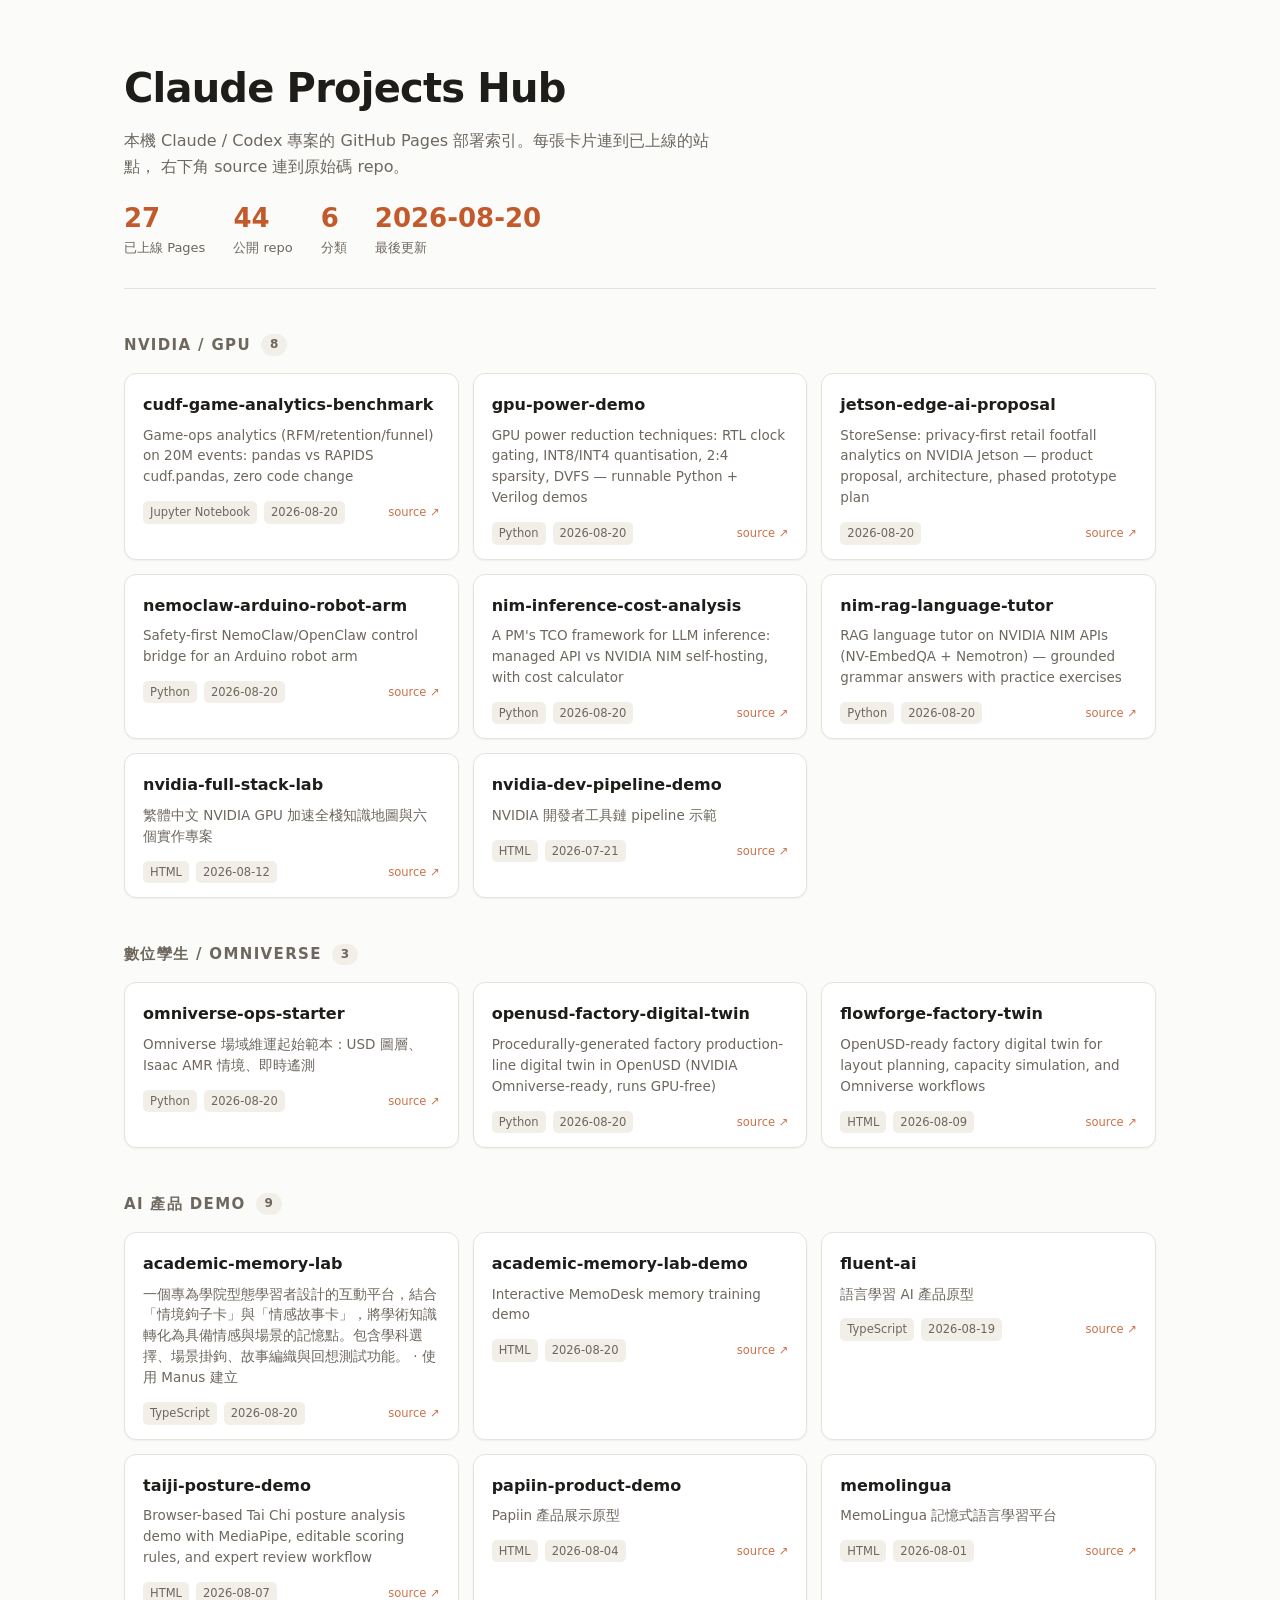
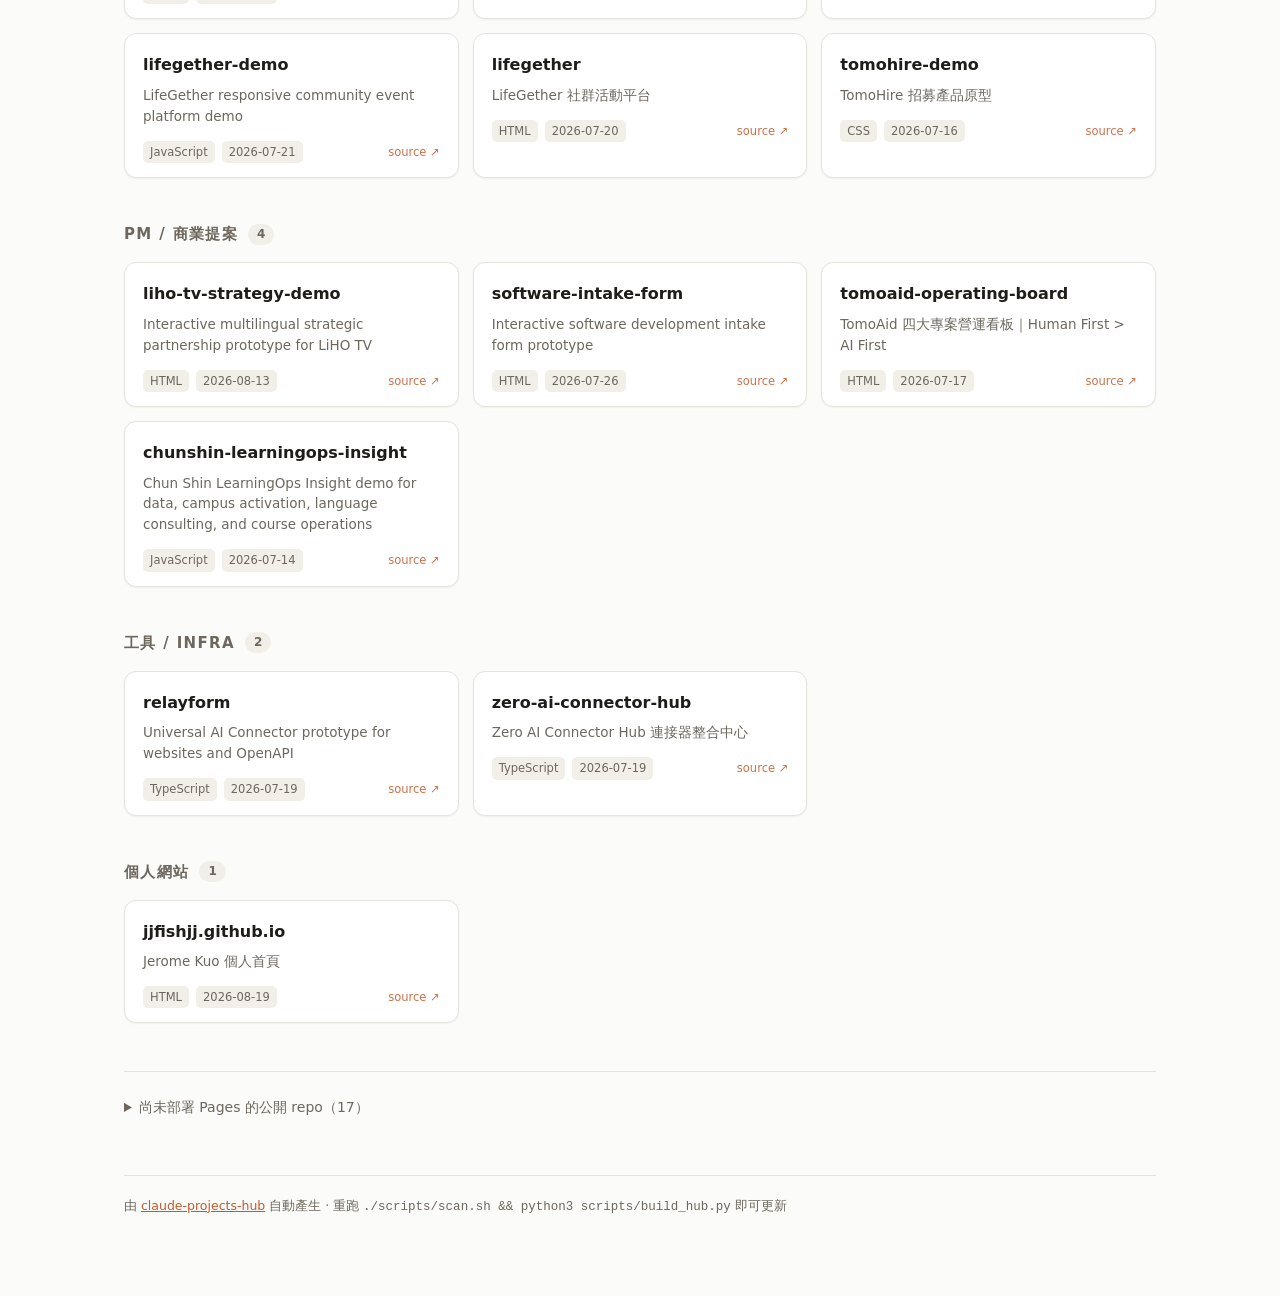
==== index.html @ 049c9c3b "feat: Claude projects GitHub Pages hub 盤點本機 Claude/Codex 專案、批次開啟 GitHub Pages，並產生集中式作品集索引頁。  Co-Auth" ====
<!doctype html>
<html lang="zh-Hant">
<head>
<meta charset="utf-8">
<meta name="viewport" content="width=device-width,initial-scale=1">
<title>Claude Projects Hub — Jerome Kuo</title>
<meta name="description" content="本機 Claude / Codex 專案的 GitHub Pages 部署索引，共 27 個已上線站點。">
<style>
:root {
  --bg:#fbfbfa; --panel:#fff; --border:#e6e3dd; --fg:#1f1d1a; --muted:#6d675e;
  --accent:#c25a2b; --tagbg:#f2efe9; --shadow:0 1px 2px rgba(0,0,0,.05);
}
@media (prefers-color-scheme:dark) {
  :root:not([data-theme=light]) {
    --bg:#16150f; --panel:#1e1d17; --border:#332f26; --fg:#eeebe4; --muted:#9c9486;
    --accent:#e4834f; --tagbg:#27251d; --shadow:none;
  }
}
*{box-sizing:border-box}
body {
  margin:0; background:var(--bg); color:var(--fg);
  font:16px/1.6 ui-sans-serif,-apple-system,"Noto Sans TC",system-ui,sans-serif;
  -webkit-font-smoothing:antialiased;
}
.wrap{max-width:1080px;margin:0 auto;padding:56px 24px 80px}
header{border-bottom:1px solid var(--border);padding-bottom:28px;margin-bottom:12px}
h1{font-size:clamp(28px,4vw,40px);margin:0 0 8px;letter-spacing:-.02em}
.sub{color:var(--muted);margin:0;max-width:60ch}
.stats{display:flex;gap:28px;margin-top:24px;flex-wrap:wrap}
.stat b{display:block;font-size:26px;line-height:1.2;color:var(--accent)}
.stat span{font-size:13px;color:var(--muted)}
section{margin-top:44px}
h2{font-size:15px;text-transform:uppercase;letter-spacing:.09em;color:var(--muted);
   margin:0 0 16px;display:flex;align-items:center;gap:10px;font-weight:600}
.count{background:var(--tagbg);color:var(--muted);border-radius:99px;
  padding:1px 9px;font-size:12px;letter-spacing:0}
.grid{display:grid;gap:14px;grid-template-columns:repeat(auto-fill,minmax(288px,1fr))}
.card{display:block;background:var(--panel);border:1px solid var(--border);border-radius:12px;
  padding:18px 18px 14px;text-decoration:none;color:inherit;box-shadow:var(--shadow);
  transition:border-color .15s,transform .15s}
.card:hover{border-color:var(--accent);transform:translateY(-2px)}
.card h3{margin:0 0 7px;font-size:16px;font-weight:600;word-break:break-word}
.card p{margin:0 0 14px;font-size:13.5px;color:var(--muted);line-height:1.55}
.meta{display:flex;gap:7px;align-items:center;flex-wrap:wrap}
.tag{background:var(--tagbg);color:var(--muted);border-radius:5px;padding:2px 7px;font-size:11.5px}
.repo{margin-left:auto;font-size:11.5px;color:var(--accent);opacity:.85}
details{margin-top:48px;border-top:1px solid var(--border);padding-top:24px}
summary{cursor:pointer;color:var(--muted);font-size:14px}
details ul{list-style:none;padding:0;margin:16px 0 0;
  display:grid;gap:8px;grid-template-columns:repeat(auto-fill,minmax(300px,1fr))}
details li{font-size:13px;display:flex;flex-direction:column;gap:2px}
details li a{color:var(--fg);text-decoration:none;border-bottom:1px solid var(--border)}
details li a:hover{color:var(--accent)}
details li span{color:var(--muted);font-size:12px}
footer{margin-top:56px;padding-top:20px;border-top:1px solid var(--border);
  color:var(--muted);font-size:12.5px}
footer a{color:var(--accent)}
</style>
</head>
<body>
<div class="wrap">
  <header>
    <h1>Claude Projects Hub</h1>
    <p class="sub">本機 Claude / Codex 專案的 GitHub Pages 部署索引。每張卡片連到已上線的站點，
       右下角 source 連到原始碼 repo。</p>
    <div class="stats">
      <div class="stat"><b>27</b><span>已上線 Pages</span></div>
      <div class="stat"><b>44</b><span>公開 repo</span></div>
      <div class="stat"><b>6</b><span>分類</span></div>
      <div class="stat"><b>2026-08-20</b><span>最後更新</span></div>
    </div>
  </header>

    <section>
      <h2>NVIDIA / GPU <span class="count">8</span></h2>
      <div class="grid">
      <a class="card" href="https://jjfishjj.github.io/cudf-game-analytics-benchmark/">
        <h3>cudf-game-analytics-benchmark</h3>
        <p>Game-ops analytics (RFM/retention/funnel) on 20M events: pandas vs RAPIDS cudf.pandas, zero code change</p>
        <div class="meta"><span class="tag">Jupyter Notebook</span><span class="tag date">2026-08-20</span>
          <span class="repo" data-href="https://github.com/jjfishjj/cudf-game-analytics-benchmark">source ↗</span></div>
      </a>
      <a class="card" href="https://jjfishjj.github.io/gpu-power-demo/">
        <h3>gpu-power-demo</h3>
        <p>GPU power reduction techniques: RTL clock gating, INT8/INT4 quantisation, 2:4 sparsity, DVFS — runnable Python + Verilog demos</p>
        <div class="meta"><span class="tag">Python</span><span class="tag date">2026-08-20</span>
          <span class="repo" data-href="https://github.com/jjfishjj/gpu-power-demo">source ↗</span></div>
      </a>
      <a class="card" href="https://jjfishjj.github.io/jetson-edge-ai-proposal/">
        <h3>jetson-edge-ai-proposal</h3>
        <p>StoreSense: privacy-first retail footfall analytics on NVIDIA Jetson — product proposal, architecture, phased prototype plan</p>
        <div class="meta"><span class="tag date">2026-08-20</span>
          <span class="repo" data-href="https://github.com/jjfishjj/jetson-edge-ai-proposal">source ↗</span></div>
      </a>
      <a class="card" href="https://jjfishjj.github.io/nemoclaw-arduino-robot-arm/">
        <h3>nemoclaw-arduino-robot-arm</h3>
        <p>Safety-first NemoClaw/OpenClaw control bridge for an Arduino robot arm</p>
        <div class="meta"><span class="tag">Python</span><span class="tag date">2026-08-20</span>
          <span class="repo" data-href="https://github.com/jjfishjj/nemoclaw-arduino-robot-arm">source ↗</span></div>
      </a>
      <a class="card" href="https://jjfishjj.github.io/nim-inference-cost-analysis/">
        <h3>nim-inference-cost-analysis</h3>
        <p>A PM&#x27;s TCO framework for LLM inference: managed API vs NVIDIA NIM self-hosting, with cost calculator</p>
        <div class="meta"><span class="tag">Python</span><span class="tag date">2026-08-20</span>
          <span class="repo" data-href="https://github.com/jjfishjj/nim-inference-cost-analysis">source ↗</span></div>
      </a>
      <a class="card" href="https://jjfishjj.github.io/nim-rag-language-tutor/">
        <h3>nim-rag-language-tutor</h3>
        <p>RAG language tutor on NVIDIA NIM APIs (NV-EmbedQA + Nemotron) — grounded grammar answers with practice exercises</p>
        <div class="meta"><span class="tag">Python</span><span class="tag date">2026-08-20</span>
          <span class="repo" data-href="https://github.com/jjfishjj/nim-rag-language-tutor">source ↗</span></div>
      </a>
      <a class="card" href="https://jjfishjj.github.io/nvidia-full-stack-lab/">
        <h3>nvidia-full-stack-lab</h3>
        <p>繁體中文 NVIDIA GPU 加速全棧知識地圖與六個實作專案</p>
        <div class="meta"><span class="tag">HTML</span><span class="tag date">2026-08-12</span>
          <span class="repo" data-href="https://github.com/jjfishjj/nvidia-full-stack-lab">source ↗</span></div>
      </a>
      <a class="card" href="https://jjfishjj.github.io/nvidia-dev-pipeline-demo/">
        <h3>nvidia-dev-pipeline-demo</h3>
        <p>NVIDIA 開發者工具鏈 pipeline 示範</p>
        <div class="meta"><span class="tag">HTML</span><span class="tag date">2026-07-21</span>
          <span class="repo" data-href="https://github.com/jjfishjj/nvidia-dev-pipeline-demo">source ↗</span></div>
      </a>
      </div>
    </section>
    <section>
      <h2>數位孿生 / Omniverse <span class="count">3</span></h2>
      <div class="grid">
      <a class="card" href="https://jjfishjj.github.io/omniverse-ops-starter/">
        <h3>omniverse-ops-starter</h3>
        <p>Omniverse 場域維運起始範本：USD 圖層、Isaac AMR 情境、即時遙測</p>
        <div class="meta"><span class="tag">Python</span><span class="tag date">2026-08-20</span>
          <span class="repo" data-href="https://github.com/jjfishjj/omniverse-ops-starter">source ↗</span></div>
      </a>
      <a class="card" href="https://jjfishjj.github.io/openusd-factory-digital-twin/">
        <h3>openusd-factory-digital-twin</h3>
        <p>Procedurally-generated factory production-line digital twin in OpenUSD (NVIDIA Omniverse-ready, runs GPU-free)</p>
        <div class="meta"><span class="tag">Python</span><span class="tag date">2026-08-20</span>
          <span class="repo" data-href="https://github.com/jjfishjj/openusd-factory-digital-twin">source ↗</span></div>
      </a>
      <a class="card" href="https://jjfishjj.github.io/flowforge-factory-twin/">
        <h3>flowforge-factory-twin</h3>
        <p>OpenUSD-ready factory digital twin for layout planning, capacity simulation, and Omniverse workflows</p>
        <div class="meta"><span class="tag">HTML</span><span class="tag date">2026-08-09</span>
          <span class="repo" data-href="https://github.com/jjfishjj/flowforge-factory-twin">source ↗</span></div>
      </a>
      </div>
    </section>
    <section>
      <h2>AI 產品 Demo <span class="count">9</span></h2>
      <div class="grid">
      <a class="card" href="https://jjfishjj.github.io/academic-memory-lab/">
        <h3>academic-memory-lab</h3>
        <p>一個專為學院型態學習者設計的互動平台，結合「情境鉤子卡」與「情感故事卡」，將學術知識轉化為具備情感與場景的記憶點。包含學科選擇、場景掛鉤、故事編織與回想測試功能。 · 使用 Manus 建立</p>
        <div class="meta"><span class="tag">TypeScript</span><span class="tag date">2026-08-20</span>
          <span class="repo" data-href="https://github.com/jjfishjj/academic-memory-lab">source ↗</span></div>
      </a>
      <a class="card" href="https://jjfishjj.github.io/academic-memory-lab-demo/">
        <h3>academic-memory-lab-demo</h3>
        <p>Interactive MemoDesk memory training demo</p>
        <div class="meta"><span class="tag">HTML</span><span class="tag date">2026-08-20</span>
          <span class="repo" data-href="https://github.com/jjfishjj/academic-memory-lab-demo">source ↗</span></div>
      </a>
      <a class="card" href="https://jjfishjj.github.io/fluent-ai/">
        <h3>fluent-ai</h3>
        <p>語言學習 AI 產品原型</p>
        <div class="meta"><span class="tag">TypeScript</span><span class="tag date">2026-08-19</span>
          <span class="repo" data-href="https://github.com/jjfishjj/fluent-ai">source ↗</span></div>
      </a>
      <a class="card" href="https://jjfishjj.github.io/taiji-posture-demo/">
        <h3>taiji-posture-demo</h3>
        <p>Browser-based Tai Chi posture analysis demo with MediaPipe, editable scoring rules, and expert review workflow</p>
        <div class="meta"><span class="tag">HTML</span><span class="tag date">2026-08-07</span>
          <span class="repo" data-href="https://github.com/jjfishjj/taiji-posture-demo">source ↗</span></div>
      </a>
      <a class="card" href="https://jjfishjj.github.io/papiin-product-demo/">
        <h3>papiin-product-demo</h3>
        <p>Papiin 產品展示原型</p>
        <div class="meta"><span class="tag">HTML</span><span class="tag date">2026-08-04</span>
          <span class="repo" data-href="https://github.com/jjfishjj/papiin-product-demo">source ↗</span></div>
      </a>
      <a class="card" href="https://jjfishjj.github.io/memolingua/">
        <h3>memolingua</h3>
        <p>MemoLingua 記憶式語言學習平台</p>
        <div class="meta"><span class="tag">HTML</span><span class="tag date">2026-08-01</span>
          <span class="repo" data-href="https://github.com/jjfishjj/memolingua">source ↗</span></div>
      </a>
      <a class="card" href="https://jjfishjj.github.io/lifegether-demo/">
        <h3>lifegether-demo</h3>
        <p>LifeGether responsive community event platform demo</p>
        <div class="meta"><span class="tag">JavaScript</span><span class="tag date">2026-07-21</span>
          <span class="repo" data-href="https://github.com/jjfishjj/lifegether-demo">source ↗</span></div>
      </a>
      <a class="card" href="https://jjfishjj.github.io/lifegether/">
        <h3>lifegether</h3>
        <p>LifeGether 社群活動平台</p>
        <div class="meta"><span class="tag">HTML</span><span class="tag date">2026-07-20</span>
          <span class="repo" data-href="https://github.com/jjfishjj/lifegether">source ↗</span></div>
      </a>
      <a class="card" href="https://jjfishjj.github.io/tomohire-demo/">
        <h3>tomohire-demo</h3>
        <p>TomoHire 招募產品原型</p>
        <div class="meta"><span class="tag">CSS</span><span class="tag date">2026-07-16</span>
          <span class="repo" data-href="https://github.com/jjfishjj/tomohire-demo">source ↗</span></div>
      </a>
      </div>
    </section>
    <section>
      <h2>PM / 商業提案 <span class="count">4</span></h2>
      <div class="grid">
      <a class="card" href="https://jjfishjj.github.io/liho-tv-strategy-demo/">
        <h3>liho-tv-strategy-demo</h3>
        <p>Interactive multilingual strategic partnership prototype for LiHO TV</p>
        <div class="meta"><span class="tag">HTML</span><span class="tag date">2026-08-13</span>
          <span class="repo" data-href="https://github.com/jjfishjj/liho-tv-strategy-demo">source ↗</span></div>
      </a>
      <a class="card" href="https://jjfishjj.github.io/software-intake-form/">
        <h3>software-intake-form</h3>
        <p>Interactive software development intake form prototype</p>
        <div class="meta"><span class="tag">HTML</span><span class="tag date">2026-07-26</span>
          <span class="repo" data-href="https://github.com/jjfishjj/software-intake-form">source ↗</span></div>
      </a>
      <a class="card" href="https://jjfishjj.github.io/tomoaid-operating-board/">
        <h3>tomoaid-operating-board</h3>
        <p>TomoAid 四大專案營運看板｜Human First &gt; AI First</p>
        <div class="meta"><span class="tag">HTML</span><span class="tag date">2026-07-17</span>
          <span class="repo" data-href="https://github.com/jjfishjj/tomoaid-operating-board">source ↗</span></div>
      </a>
      <a class="card" href="https://jjfishjj.github.io/chunshin-learningops-insight/">
        <h3>chunshin-learningops-insight</h3>
        <p>Chun Shin LearningOps Insight demo for data, campus activation, language consulting, and course operations</p>
        <div class="meta"><span class="tag">JavaScript</span><span class="tag date">2026-07-14</span>
          <span class="repo" data-href="https://github.com/jjfishjj/chunshin-learningops-insight">source ↗</span></div>
      </a>
      </div>
    </section>
    <section>
      <h2>工具 / Infra <span class="count">2</span></h2>
      <div class="grid">
      <a class="card" href="https://jjfishjj.github.io/relayform/">
        <h3>relayform</h3>
        <p>Universal AI Connector prototype for websites and OpenAPI</p>
        <div class="meta"><span class="tag">TypeScript</span><span class="tag date">2026-07-19</span>
          <span class="repo" data-href="https://github.com/jjfishjj/relayform">source ↗</span></div>
      </a>
      <a class="card" href="https://jjfishjj.github.io/zero-ai-connector-hub/">
        <h3>zero-ai-connector-hub</h3>
        <p>Zero AI Connector Hub 連接器整合中心</p>
        <div class="meta"><span class="tag">TypeScript</span><span class="tag date">2026-07-19</span>
          <span class="repo" data-href="https://github.com/jjfishjj/zero-ai-connector-hub">source ↗</span></div>
      </a>
      </div>
    </section>
    <section>
      <h2>個人網站 <span class="count">1</span></h2>
      <div class="grid">
      <a class="card" href="https://jjfishjj.github.io/">
        <h3>jjfishjj.github.io</h3>
        <p>Jerome Kuo 個人首頁</p>
        <div class="meta"><span class="tag">HTML</span><span class="tag date">2026-08-19</span>
          <span class="repo" data-href="https://github.com/jjfishjj/jjfishjj.github.io">source ↗</span></div>
      </a>
      </div>
    </section>

  <details>
    <summary>尚未部署 Pages 的公開 repo（17）</summary>
    <ul>
        <li><a href="https://github.com/jjfishjj/0624ML-ximen">0624ML-ximen</a><span>—</span></li>
        <li><a href="https://github.com/jjfishjj/ai-media-studio">ai-media-studio</a><span>—</span></li>
        <li><a href="https://github.com/jjfishjj/avmapping">avmapping</a><span>avmapping</span></li>
        <li><a href="https://github.com/jjfishjj/campus-connect">campus-connect</a><span>—</span></li>
        <li><a href="https://github.com/jjfishjj/campus-life-sim">campus-life-sim</a><span>—</span></li>
        <li><a href="https://github.com/jjfishjj/code">code</a><span>—</span></li>
        <li><a href="https://github.com/jjfishjj/daily-growth-journal">daily-growth-journal</a><span>—</span></li>
        <li><a href="https://github.com/jjfishjj/Flutter">Flutter</a><span>practice</span></li>
        <li><a href="https://github.com/jjfishjj/gpt-ai-assistant">gpt-ai-assistant</a><span>OpenAI + LINE + Vercel = GPT AI Assistant</span></li>
        <li><a href="https://github.com/jjfishjj/ic-power-efficiency">ic-power-efficiency</a><span>研究 IC 晶片節能技術：Clock Gating、Power Gating、DVFS 與 AI 功耗預測</span></li>
        <li><a href="https://github.com/jjfishjj/isaac-smartsort">isaac-smartsort</a><span>—</span></li>
        <li><a href="https://github.com/jjfishjj/jerome.github.io">jerome.github.io</a><span>—</span></li>
        <li><a href="https://github.com/jjfishjj/jeromekuo">jeromekuo</a><span>—</span></li>
        <li><a href="https://github.com/jjfishjj/nvidia-computex2026-optimizer">nvidia-computex2026-optimizer</a><span>Optimization toolkit for NVIDIA Vera Rubin, Nemotron 3 Ultra 550B &amp; Alpamayo 2 Super - Com</span></li>
        <li><a href="https://github.com/jjfishjj/reactclass2">reactclass2</a><span>—</span></li>
        <li><a href="https://github.com/jjfishjj/taichi-flow-coach">taichi-flow-coach</a><span>—</span></li>
        <li><a href="https://github.com/jjfishjj/Zero">Zero</a><span>—</span></li>
    </ul>
  </details>

  <footer>
    由 <a href="https://github.com/jjfishjj/claude-projects-hub">claude-projects-hub</a> 自動產生 ·
    重跑 <code>./scripts/scan.sh &amp;&amp; python3 scripts/build_hub.py</code> 即可更新
  </footer>
</div>
<script>
// 卡片內的 source 連結：獨立導向 repo，不觸發外層卡片連結
document.querySelectorAll('.repo').forEach(function (el) {
  el.addEventListener('click', function (ev) {
    ev.preventDefault(); ev.stopPropagation();
    window.location.href = el.dataset.href;
  });
});
</script>
</body>
</html>
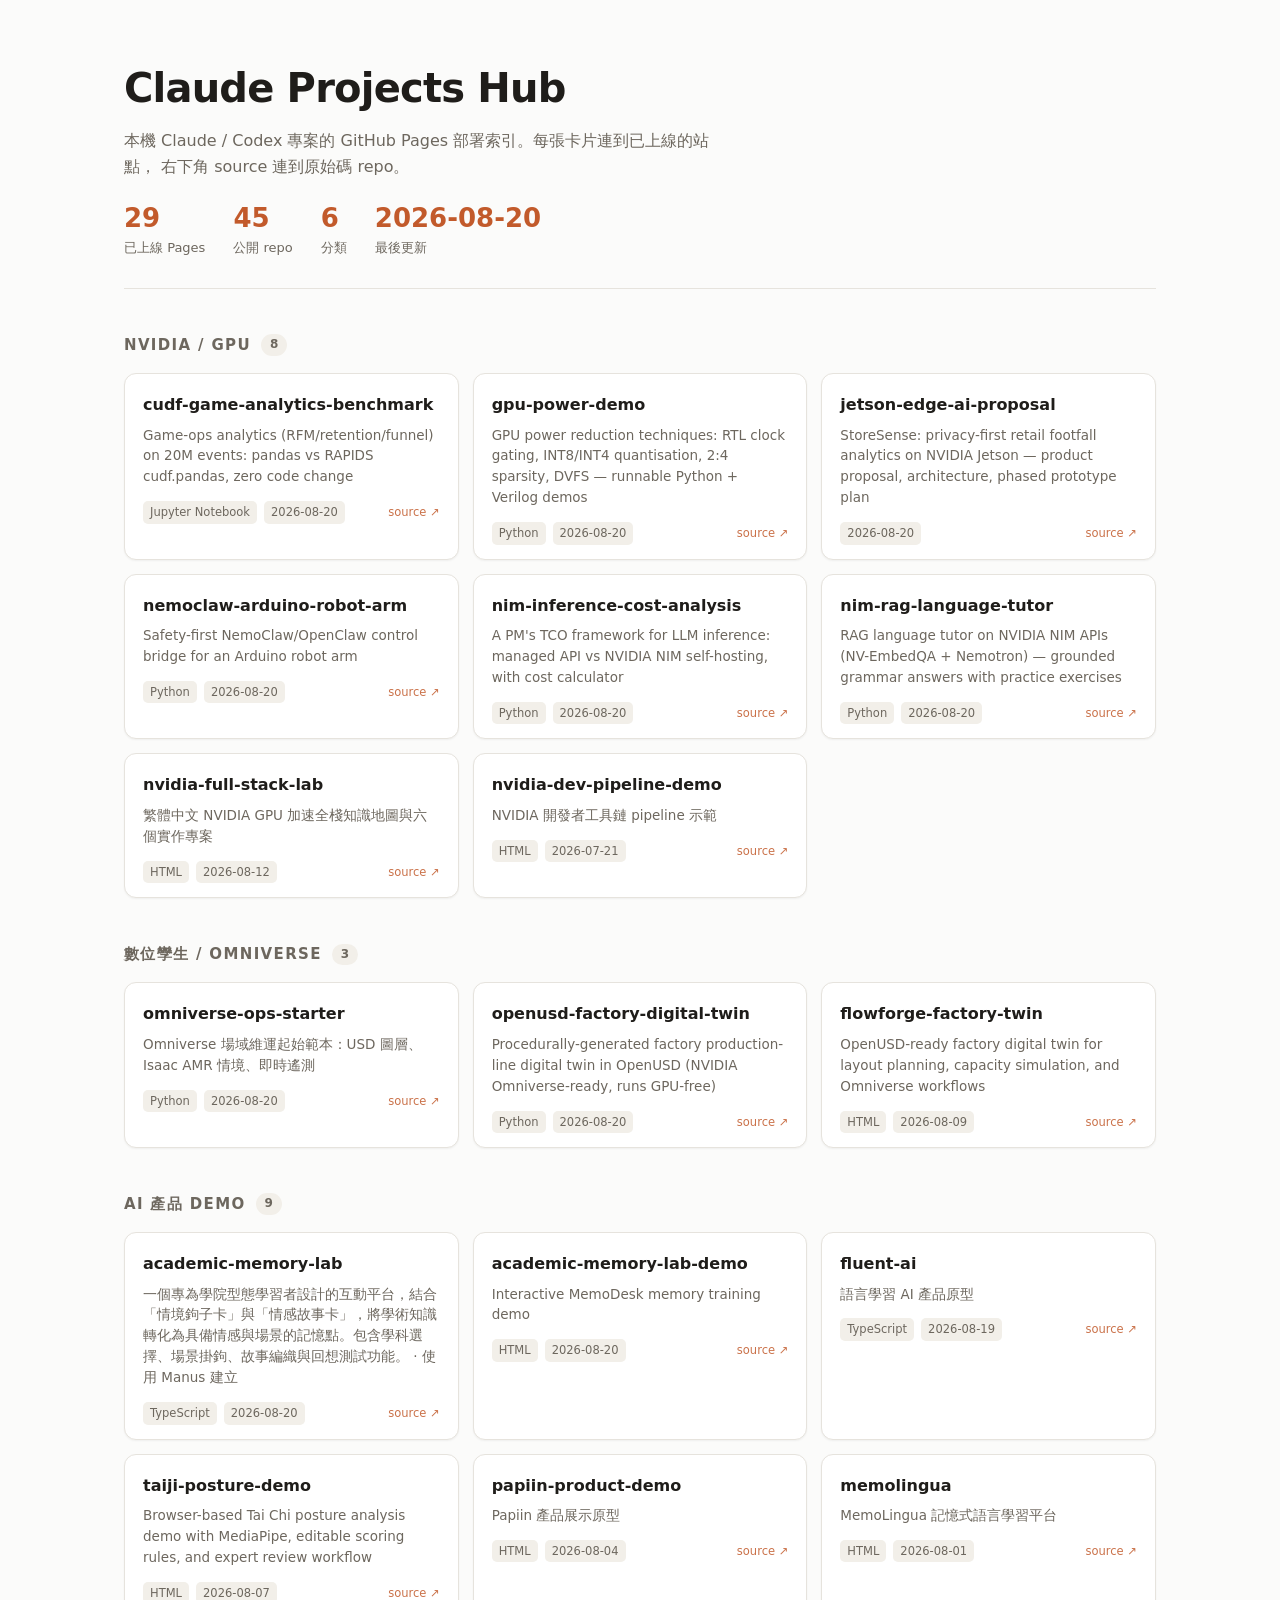
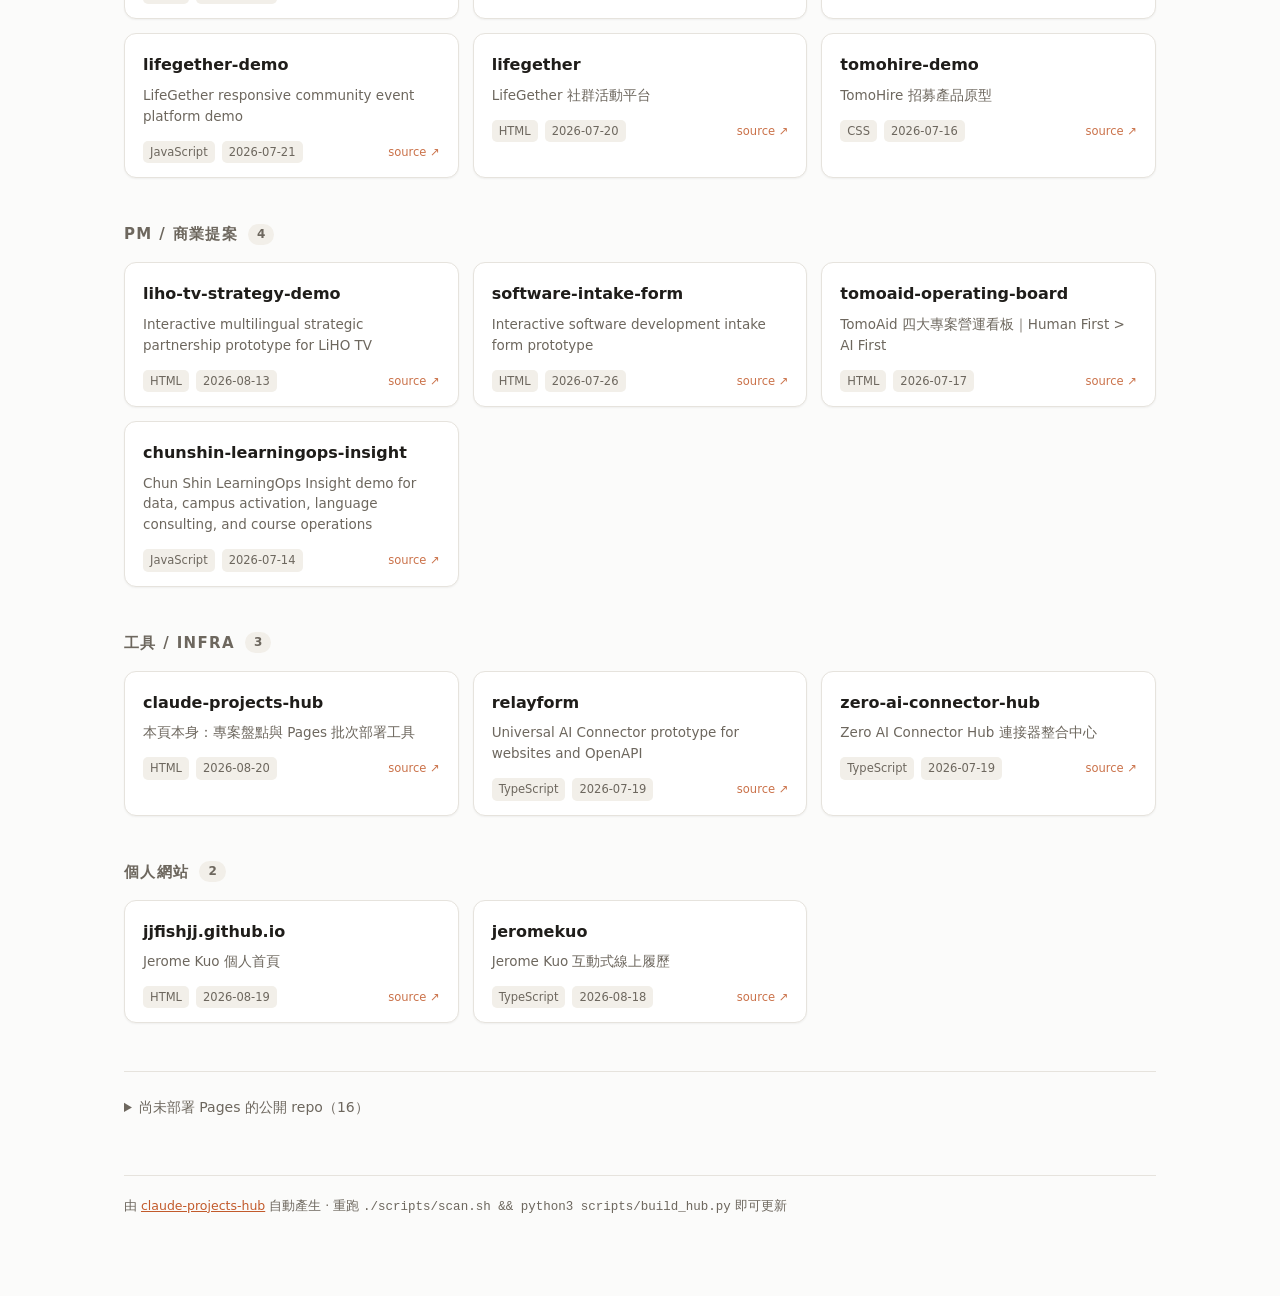
==== commit 23c0a901: "chore: refresh inventory — 29 sites live (jeromekuo + hub added) Co-Authored-By: Claude Opus 5 <nore" ====
--- a/index.html
+++ b/index.html
@@ -4,7 +4,7 @@
 <meta charset="utf-8">
 <meta name="viewport" content="width=device-width,initial-scale=1">
 <title>Claude Projects Hub — Jerome Kuo</title>
-<meta name="description" content="本機 Claude / Codex 專案的 GitHub Pages 部署索引，共 27 個已上線站點。">
+<meta name="description" content="本機 Claude / Codex 專案的 GitHub Pages 部署索引，共 29 個已上線站點。">
 <style>
 :root {
   --bg:#fbfbfa; --panel:#fff; --border:#e6e3dd; --fg:#1f1d1a; --muted:#6d675e;
@@ -64,8 +64,8 @@
     <p class="sub">本機 Claude / Codex 專案的 GitHub Pages 部署索引。每張卡片連到已上線的站點，
        右下角 source 連到原始碼 repo。</p>
     <div class="stats">
-      <div class="stat"><b>27</b><span>已上線 Pages</span></div>
-      <div class="stat"><b>44</b><span>公開 repo</span></div>
+      <div class="stat"><b>29</b><span>已上線 Pages</span></div>
+      <div class="stat"><b>45</b><span>公開 repo</span></div>
       <div class="stat"><b>6</b><span>分類</span></div>
       <div class="stat"><b>2026-08-20</b><span>最後更新</span></div>
     </div>
@@ -236,8 +236,14 @@
       </div>
     </section>
     <section>
-      <h2>工具 / Infra <span class="count">2</span></h2>
-      <div class="grid">
+      <h2>工具 / Infra <span class="count">3</span></h2>
+      <div class="grid">
+      <a class="card" href="https://jjfishjj.github.io/claude-projects-hub/">
+        <h3>claude-projects-hub</h3>
+        <p>本頁本身：專案盤點與 Pages 批次部署工具</p>
+        <div class="meta"><span class="tag">HTML</span><span class="tag date">2026-08-20</span>
+          <span class="repo" data-href="https://github.com/jjfishjj/claude-projects-hub">source ↗</span></div>
+      </a>
       <a class="card" href="https://jjfishjj.github.io/relayform/">
         <h3>relayform</h3>
         <p>Universal AI Connector prototype for websites and OpenAPI</p>
@@ -253,7 +259,7 @@
       </div>
     </section>
     <section>
-      <h2>個人網站 <span class="count">1</span></h2>
+      <h2>個人網站 <span class="count">2</span></h2>
       <div class="grid">
       <a class="card" href="https://jjfishjj.github.io/">
         <h3>jjfishjj.github.io</h3>
@@ -261,11 +267,17 @@
         <div class="meta"><span class="tag">HTML</span><span class="tag date">2026-08-19</span>
           <span class="repo" data-href="https://github.com/jjfishjj/jjfishjj.github.io">source ↗</span></div>
       </a>
+      <a class="card" href="https://jjfishjj.github.io/jeromekuo/">
+        <h3>jeromekuo</h3>
+        <p>Jerome Kuo 互動式線上履歷</p>
+        <div class="meta"><span class="tag">TypeScript</span><span class="tag date">2026-08-18</span>
+          <span class="repo" data-href="https://github.com/jjfishjj/jeromekuo">source ↗</span></div>
+      </a>
       </div>
     </section>
 
   <details>
-    <summary>尚未部署 Pages 的公開 repo（17）</summary>
+    <summary>尚未部署 Pages 的公開 repo（16）</summary>
     <ul>
         <li><a href="https://github.com/jjfishjj/0624ML-ximen">0624ML-ximen</a><span>—</span></li>
         <li><a href="https://github.com/jjfishjj/ai-media-studio">ai-media-studio</a><span>—</span></li>
@@ -279,7 +291,6 @@
         <li><a href="https://github.com/jjfishjj/ic-power-efficiency">ic-power-efficiency</a><span>研究 IC 晶片節能技術：Clock Gating、Power Gating、DVFS 與 AI 功耗預測</span></li>
         <li><a href="https://github.com/jjfishjj/isaac-smartsort">isaac-smartsort</a><span>—</span></li>
         <li><a href="https://github.com/jjfishjj/jerome.github.io">jerome.github.io</a><span>—</span></li>
-        <li><a href="https://github.com/jjfishjj/jeromekuo">jeromekuo</a><span>—</span></li>
         <li><a href="https://github.com/jjfishjj/nvidia-computex2026-optimizer">nvidia-computex2026-optimizer</a><span>Optimization toolkit for NVIDIA Vera Rubin, Nemotron 3 Ultra 550B &amp; Alpamayo 2 Super - Com</span></li>
         <li><a href="https://github.com/jjfishjj/reactclass2">reactclass2</a><span>—</span></li>
         <li><a href="https://github.com/jjfishjj/taichi-flow-coach">taichi-flow-coach</a><span>—</span></li>
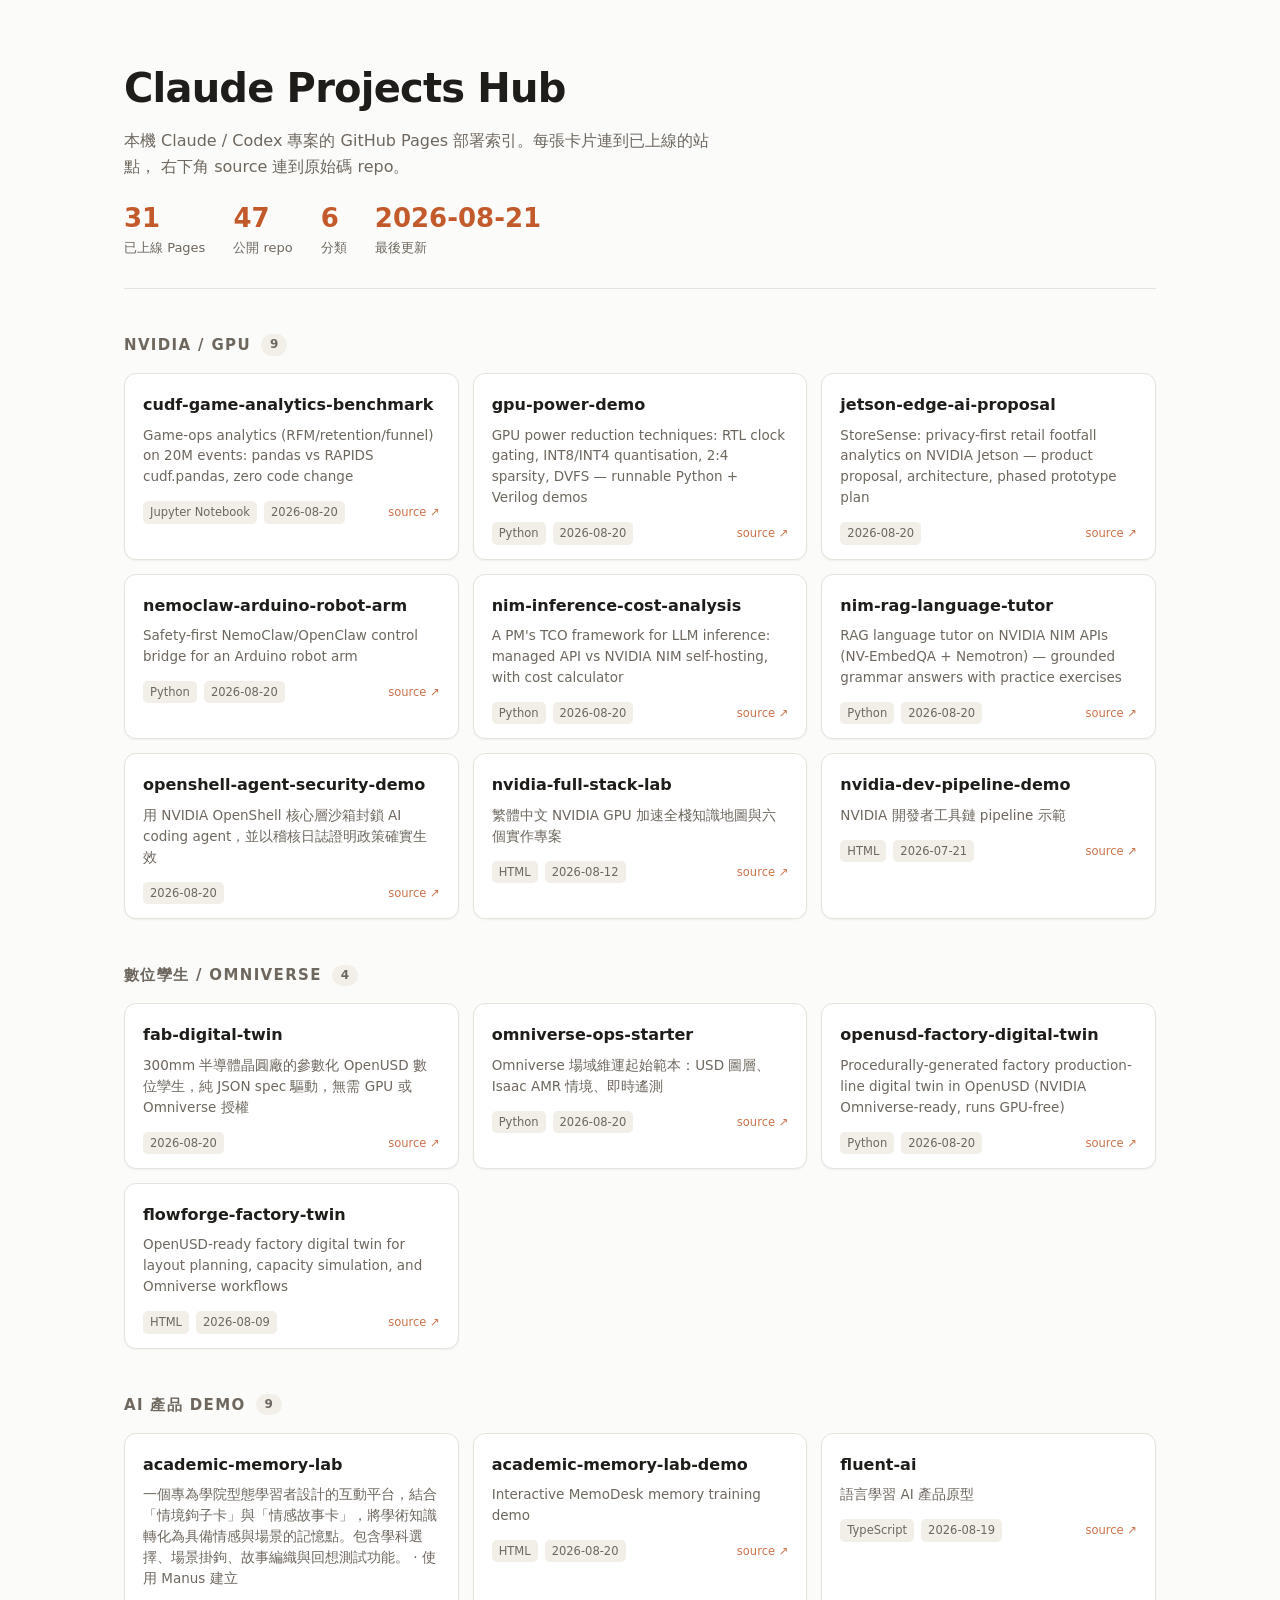
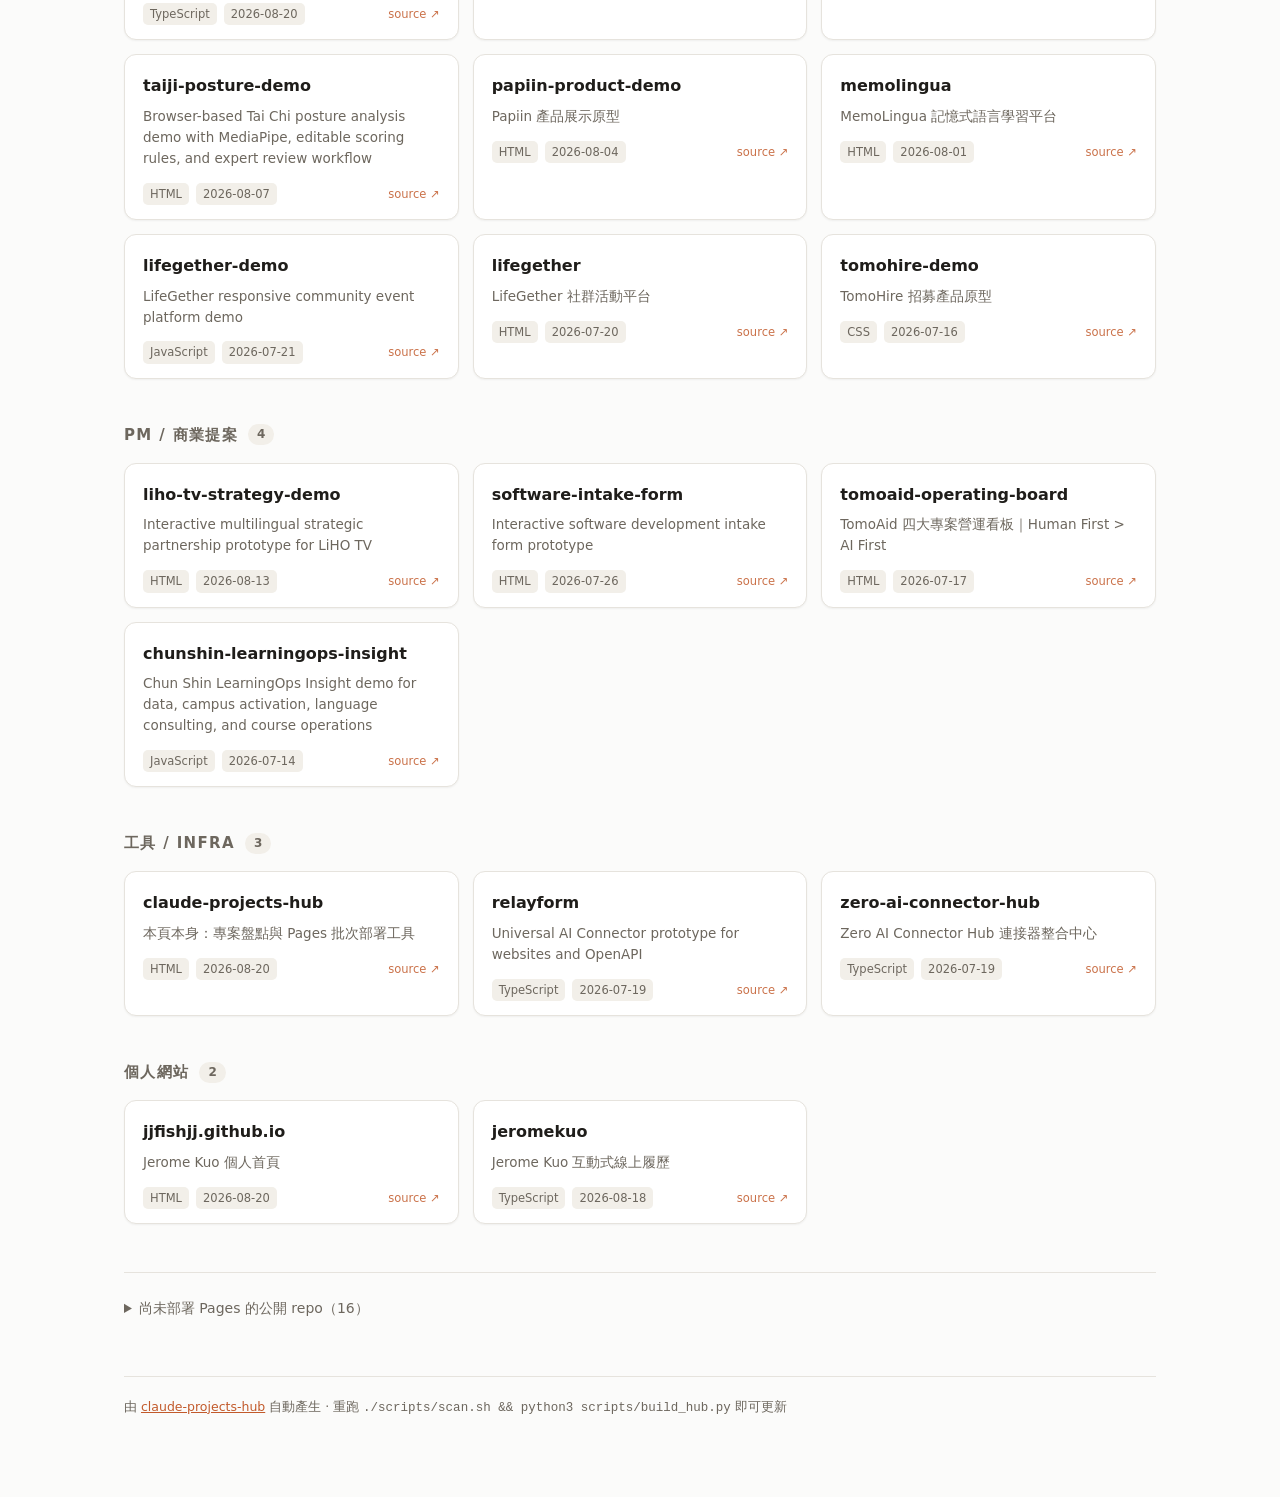
==== commit 0ea70c91: "chore: add fab-digital-twin and openshell-agent-security-demo Co-Authored-By: Claude Opus 5 <noreply" ====
--- a/index.html
+++ b/index.html
@@ -4,7 +4,7 @@
 <meta charset="utf-8">
 <meta name="viewport" content="width=device-width,initial-scale=1">
 <title>Claude Projects Hub — Jerome Kuo</title>
-<meta name="description" content="本機 Claude / Codex 專案的 GitHub Pages 部署索引，共 29 個已上線站點。">
+<meta name="description" content="本機 Claude / Codex 專案的 GitHub Pages 部署索引，共 31 個已上線站點。">
 <style>
 :root {
   --bg:#fbfbfa; --panel:#fff; --border:#e6e3dd; --fg:#1f1d1a; --muted:#6d675e;
@@ -64,15 +64,15 @@
     <p class="sub">本機 Claude / Codex 專案的 GitHub Pages 部署索引。每張卡片連到已上線的站點，
        右下角 source 連到原始碼 repo。</p>
     <div class="stats">
-      <div class="stat"><b>29</b><span>已上線 Pages</span></div>
-      <div class="stat"><b>45</b><span>公開 repo</span></div>
+      <div class="stat"><b>31</b><span>已上線 Pages</span></div>
+      <div class="stat"><b>47</b><span>公開 repo</span></div>
       <div class="stat"><b>6</b><span>分類</span></div>
-      <div class="stat"><b>2026-08-20</b><span>最後更新</span></div>
+      <div class="stat"><b>2026-08-21</b><span>最後更新</span></div>
     </div>
   </header>
 
     <section>
-      <h2>NVIDIA / GPU <span class="count">8</span></h2>
+      <h2>NVIDIA / GPU <span class="count">9</span></h2>
       <div class="grid">
       <a class="card" href="https://jjfishjj.github.io/cudf-game-analytics-benchmark/">
         <h3>cudf-game-analytics-benchmark</h3>
@@ -110,6 +110,12 @@
         <div class="meta"><span class="tag">Python</span><span class="tag date">2026-08-20</span>
           <span class="repo" data-href="https://github.com/jjfishjj/nim-rag-language-tutor">source ↗</span></div>
       </a>
+      <a class="card" href="https://jjfishjj.github.io/openshell-agent-security-demo/">
+        <h3>openshell-agent-security-demo</h3>
+        <p>用 NVIDIA OpenShell 核心層沙箱封鎖 AI coding agent，並以稽核日誌證明政策確實生效</p>
+        <div class="meta"><span class="tag date">2026-08-20</span>
+          <span class="repo" data-href="https://github.com/jjfishjj/openshell-agent-security-demo">source ↗</span></div>
+      </a>
       <a class="card" href="https://jjfishjj.github.io/nvidia-full-stack-lab/">
         <h3>nvidia-full-stack-lab</h3>
         <p>繁體中文 NVIDIA GPU 加速全棧知識地圖與六個實作專案</p>
@@ -125,8 +131,14 @@
       </div>
     </section>
     <section>
-      <h2>數位孿生 / Omniverse <span class="count">3</span></h2>
-      <div class="grid">
+      <h2>數位孿生 / Omniverse <span class="count">4</span></h2>
+      <div class="grid">
+      <a class="card" href="https://jjfishjj.github.io/fab-digital-twin/">
+        <h3>fab-digital-twin</h3>
+        <p>300mm 半導體晶圓廠的參數化 OpenUSD 數位孿生，純 JSON spec 驅動，無需 GPU 或 Omniverse 授權</p>
+        <div class="meta"><span class="tag date">2026-08-20</span>
+          <span class="repo" data-href="https://github.com/jjfishjj/fab-digital-twin">source ↗</span></div>
+      </a>
       <a class="card" href="https://jjfishjj.github.io/omniverse-ops-starter/">
         <h3>omniverse-ops-starter</h3>
         <p>Omniverse 場域維運起始範本：USD 圖層、Isaac AMR 情境、即時遙測</p>
@@ -264,7 +276,7 @@
       <a class="card" href="https://jjfishjj.github.io/">
         <h3>jjfishjj.github.io</h3>
         <p>Jerome Kuo 個人首頁</p>
-        <div class="meta"><span class="tag">HTML</span><span class="tag date">2026-08-19</span>
+        <div class="meta"><span class="tag">HTML</span><span class="tag date">2026-08-20</span>
           <span class="repo" data-href="https://github.com/jjfishjj/jjfishjj.github.io">source ↗</span></div>
       </a>
       <a class="card" href="https://jjfishjj.github.io/jeromekuo/">
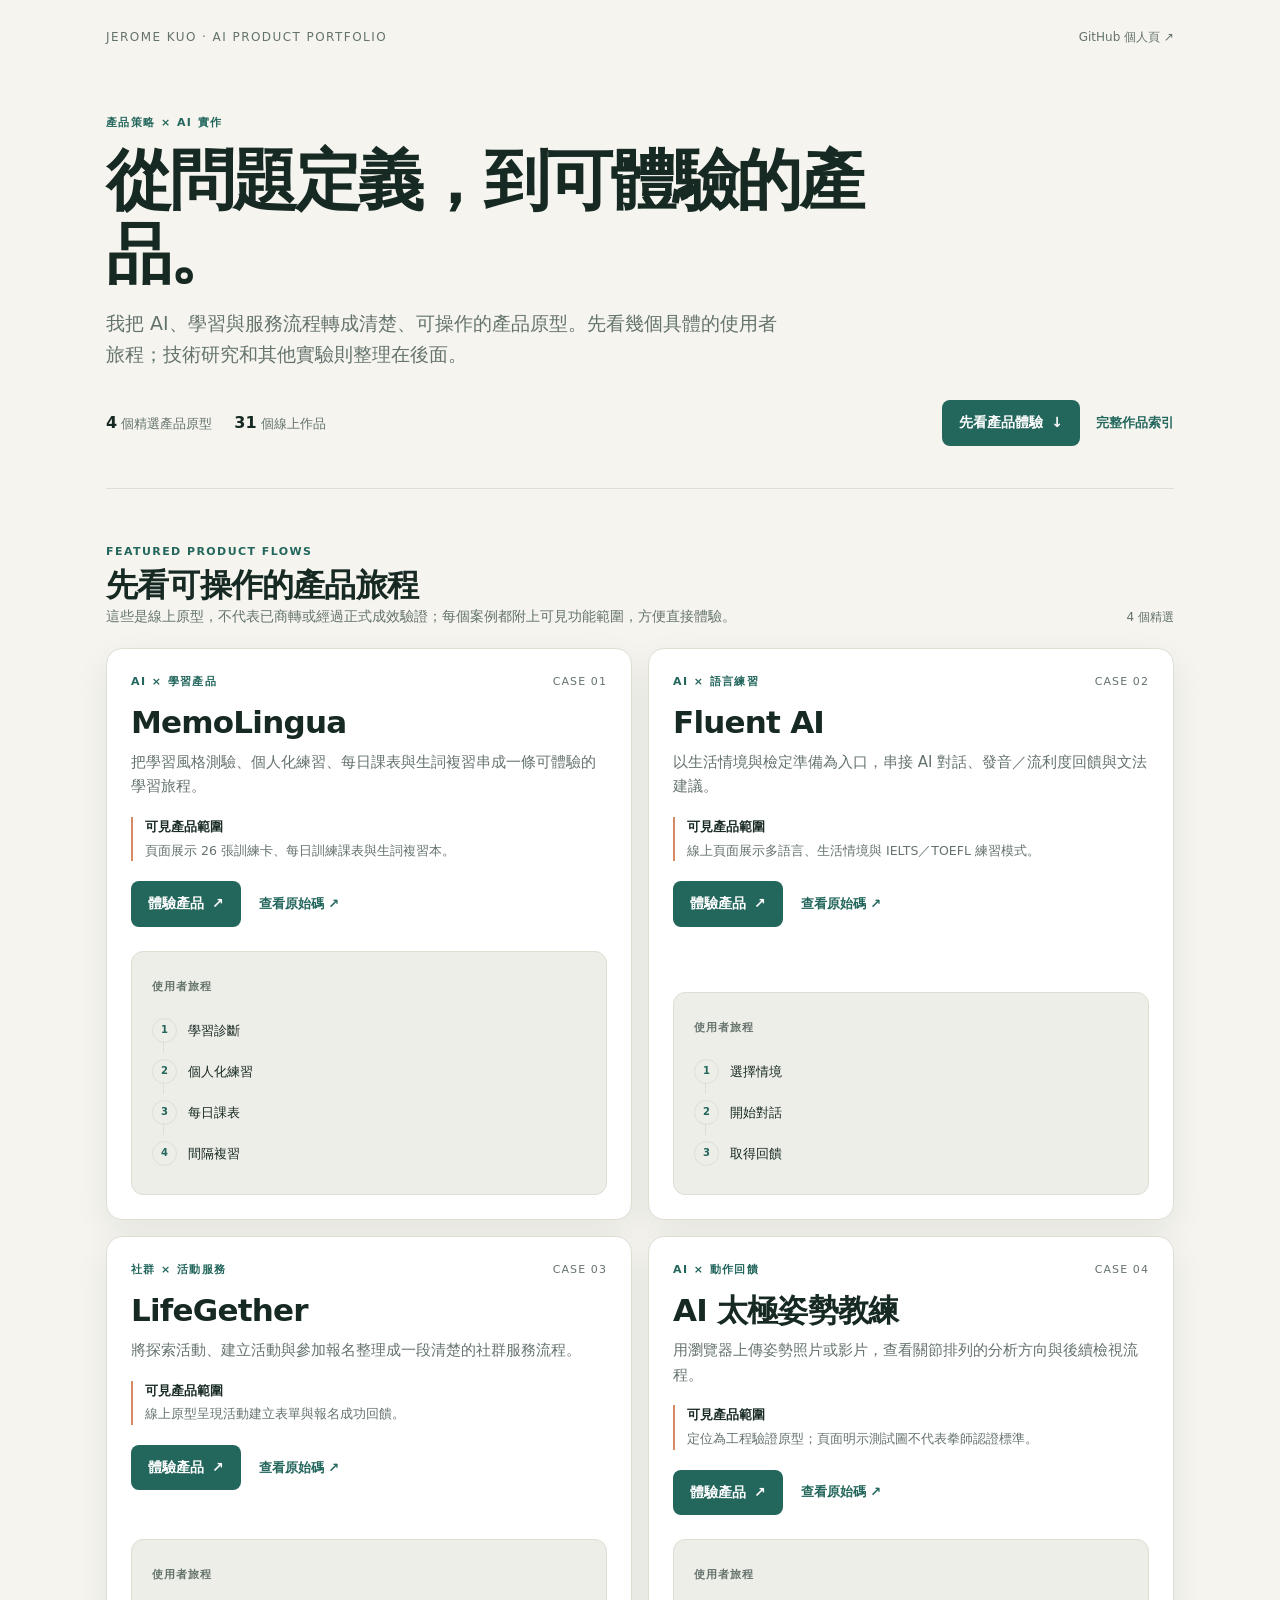
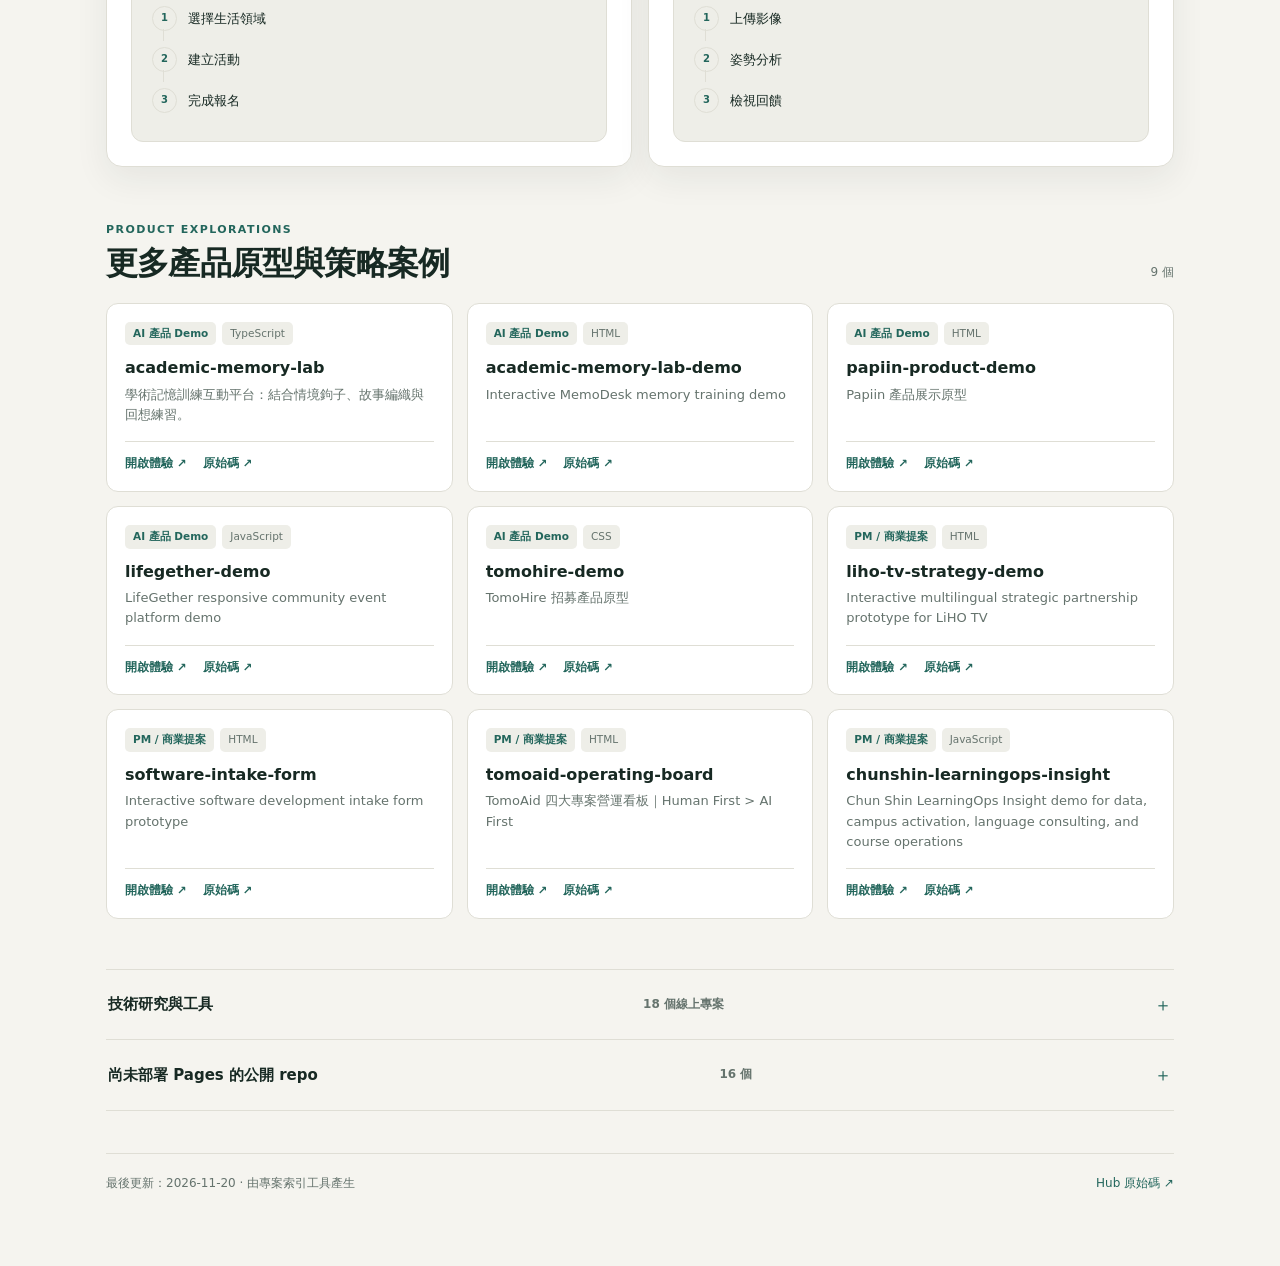
==== commit f2573b59: "feat: focus hub on product portfolio" ====
--- a/index.html
+++ b/index.html
@@ -3,326 +3,493 @@
 <head>
 <meta charset="utf-8">
 <meta name="viewport" content="width=device-width,initial-scale=1">
-<title>Claude Projects Hub — Jerome Kuo</title>
-<meta name="description" content="本機 Claude / Codex 專案的 GitHub Pages 部署索引，共 31 個已上線站點。">
+<title>AI 產品作品集｜Jerome Kuo</title>
+<meta name="description" content="Jerome Kuo 的 AI 產品作品集：以可體驗原型展示學習、語言與社群服務的產品流程，並收錄技術研究與專案。">
+<meta property="og:title" content="AI 產品作品集｜Jerome Kuo">
+<meta property="og:description" content="從問題定義到可體驗原型：先看精選產品案例，再探索技術研究與完整專案庫。">
+<meta name="theme-color" content="#f5f4ef">
 <style>
 :root {
-  --bg:#fbfbfa; --panel:#fff; --border:#e6e3dd; --fg:#1f1d1a; --muted:#6d675e;
-  --accent:#c25a2b; --tagbg:#f2efe9; --shadow:0 1px 2px rgba(0,0,0,.05);
+  color-scheme: light dark;
+  --bg:#f5f4ef; --panel:#fff; --panel-soft:#eeeee8; --line:#dfded5;
+  --ink:#172923; --muted:#65736d; --accent:#23665c; --accent-hover:#164c43;
+  --warm:#d58b61; --shadow:0 12px 34px rgba(24,43,36,.07);
 }
 @media (prefers-color-scheme:dark) {
-  :root:not([data-theme=light]) {
-    --bg:#16150f; --panel:#1e1d17; --border:#332f26; --fg:#eeebe4; --muted:#9c9486;
-    --accent:#e4834f; --tagbg:#27251d; --shadow:none;
+  :root {
+    --bg:#111a17; --panel:#18231f; --panel-soft:#202d28; --line:#304139;
+    --ink:#ecf2ed; --muted:#a5b4ab; --accent:#82c3ac; --accent-hover:#a4ddc7;
+    --warm:#edaa7d; --shadow:0 12px 34px rgba(0,0,0,.18);
   }
 }
-*{box-sizing:border-box}
-body {
-  margin:0; background:var(--bg); color:var(--fg);
-  font:16px/1.6 ui-sans-serif,-apple-system,"Noto Sans TC",system-ui,sans-serif;
-  -webkit-font-smoothing:antialiased;
+* { box-sizing:border-box; }
+html { scroll-behavior:smooth; }
+body { margin:0; background:var(--bg); color:var(--ink); font:16px/1.65 ui-sans-serif,-apple-system,"Noto Sans TC",system-ui,sans-serif; -webkit-font-smoothing:antialiased; }
+a { color:inherit; }
+a:focus-visible, summary:focus-visible { outline:3px solid var(--warm); outline-offset:4px; border-radius:5px; }
+.skip-link { position:absolute; left:-999px; top:8px; z-index:5; background:var(--panel); padding:8px 12px; }
+.skip-link:focus { left:8px; }
+.wrap { width:min(1120px,100%); margin:0 auto; padding:28px 26px 72px; }
+.topline { display:flex; align-items:center; justify-content:space-between; gap:18px; color:var(--muted); font-size:12px; letter-spacing:.12em; text-transform:uppercase; }
+.topline a { color:var(--muted); text-decoration:none; letter-spacing:0; text-transform:none; }
+.hero { padding:66px 0 42px; border-bottom:1px solid var(--line); }
+.eyebrow { margin:0; color:var(--accent); font-size:11px; font-weight:750; letter-spacing:.13em; text-transform:uppercase; }
+h1 { max-width:850px; margin:12px 0 16px; font-size:clamp(36px,6vw,66px); line-height:1.12; letter-spacing:-.045em; }
+.hero-copy { max-width:680px; margin:0; color:var(--muted); font-size:clamp(16px,2vw,19px); }
+.hero-bottom { display:flex; align-items:center; justify-content:space-between; gap:24px; margin-top:30px; flex-wrap:wrap; }
+.hero-proof { display:flex; gap:10px 22px; flex-wrap:wrap; color:var(--muted); font-size:13px; }
+.hero-proof strong { color:var(--ink); font-size:16px; }
+.hero-actions { display:flex; align-items:center; gap:16px; flex-wrap:wrap; }
+.button { display:inline-flex; align-items:center; justify-content:center; gap:8px; min-height:44px; padding:10px 16px; border:1px solid transparent; border-radius:8px; font-size:14px; font-weight:700; text-decoration:none; transition:transform .18s ease,background .18s ease; }
+.button:hover { transform:translateY(-1px); }
+.button--primary { background:var(--accent); color:#fff; }
+.button--primary:hover { background:var(--accent-hover); }
+.text-link { color:var(--accent); font-size:13px; font-weight:700; text-decoration:none; }
+.section { margin-top:54px; }
+.section-heading { display:flex; align-items:flex-end; justify-content:space-between; gap:18px; margin-bottom:20px; }
+.section-heading h2 { margin:4px 0 0; font-size:clamp(24px,3vw,32px); line-height:1.25; letter-spacing:-.025em; }
+.section-heading p { margin:0; }
+.section-intro { max-width:650px; margin:8px 0 0; color:var(--muted); font-size:14px; }
+.count { color:var(--muted); font-size:12px; white-space:nowrap; }
+.featured-grid { display:grid; grid-template-columns:repeat(2,minmax(0,1fr)); gap:16px; }
+.featured-card { min-width:0; display:flex; flex-direction:column; justify-content:space-between; gap:24px; padding:24px; border:1px solid var(--line); border-radius:16px; background:var(--panel); box-shadow:var(--shadow); }
+.featured-card--lead { grid-column:1/-1; display:grid; grid-template-columns:minmax(0,1.15fr) minmax(240px,.85fr); align-items:center; gap:34px; padding:30px; background:linear-gradient(135deg,var(--panel),color-mix(in srgb,var(--accent) 7%,var(--panel))); }
+.featured-meta { display:flex; align-items:center; justify-content:space-between; gap:12px; }
+.case-number { color:var(--muted); font-size:11px; letter-spacing:.1em; }
+.featured-card h3 { margin:12px 0 8px; font-size:clamp(22px,3vw,31px); line-height:1.25; letter-spacing:-.025em; }
+.featured-summary { margin:0; color:var(--muted); font-size:15px; }
+.evidence { margin:18px 0 0; padding-left:12px; border-left:2px solid var(--warm); color:var(--muted); font-size:12.5px; }
+.evidence-label { display:block; margin-bottom:3px; color:var(--ink); font-weight:700; }
+.featured-links { display:flex; align-items:center; gap:18px; margin-top:20px; flex-wrap:wrap; }
+.journey-panel { padding:20px; border:1px solid var(--line); border-radius:12px; background:var(--panel-soft); }
+.journey-label { color:var(--muted); font-size:11px; font-weight:700; letter-spacing:.1em; text-transform:uppercase; }
+.journey-panel ol { list-style:none; padding:0; margin:12px 0 0; counter-reset:journey; }
+.journey-panel li { position:relative; display:flex; align-items:center; gap:11px; padding:8px 0; color:var(--ink); font-size:13px; }
+.journey-panel li:not(:last-child)::after { position:absolute; left:11px; top:31px; width:1px; height:12px; background:var(--line); content:""; }
+.journey-panel li::before { display:grid; place-items:center; flex:0 0 23px; width:23px; height:23px; border:1px solid var(--line); border-radius:50%; color:var(--accent); font-size:10px; font-weight:700; counter-increment:journey; content:counter(journey); }
+.project-grid { display:grid; grid-template-columns:repeat(3,minmax(0,1fr)); gap:14px; }
+.project-card { min-width:0; display:flex; flex-direction:column; padding:18px; border:1px solid var(--line); border-radius:12px; background:var(--panel); }
+.project-tags { display:flex; gap:6px; align-items:center; flex-wrap:wrap; }
+.tag { padding:3px 8px; border-radius:5px; background:var(--panel-soft); color:var(--muted); font-size:10.5px; }
+.tag--category { color:var(--accent); font-weight:700; }
+.project-card h3 { margin:12px 0 6px; font-size:16px; line-height:1.35; overflow-wrap:anywhere; }
+.project-card h3 a { text-decoration:none; }
+.project-card h3 a:hover { color:var(--accent); }
+.project-card p { flex:1; margin:0 0 16px; color:var(--muted); font-size:13px; line-height:1.55; }
+.project-links { display:flex; gap:16px; flex-wrap:wrap; padding-top:12px; border-top:1px solid var(--line); }
+.project-links a { color:var(--accent); font-size:11.5px; font-weight:700; text-decoration:none; }
+.project-links a:hover, .text-link:hover { text-decoration:underline; text-underline-offset:3px; }
+.archive { margin-top:50px; border-top:1px solid var(--line); }
+.archive details { border-bottom:1px solid var(--line); }
+.archive summary { display:flex; align-items:center; justify-content:space-between; gap:16px; padding:20px 2px; cursor:pointer; font-size:15px; font-weight:700; list-style:none; }
+.archive summary::-webkit-details-marker { display:none; }
+.archive summary::after { content:"＋"; color:var(--accent); font-size:18px; font-weight:400; }
+.archive details[open] summary::after { content:"−"; }
+.archive-note { margin:0 0 24px; color:var(--muted); font-size:13px; }
+.lab-section { margin:24px 0 34px; }
+.section-heading--compact { align-items:center; margin-bottom:14px; }
+.section-heading--compact h3 { margin:0; font-size:17px; }
+.archive details ul { display:grid; grid-template-columns:repeat(2,minmax(0,1fr)); gap:12px 22px; list-style:none; padding:0; margin:0 0 24px; }
+.archive details li { display:flex; flex-direction:column; gap:3px; font-size:13px; }
+.archive details li a { width:fit-content; color:var(--ink); text-decoration:underline; text-decoration-color:var(--line); text-underline-offset:3px; }
+.archive details li span { color:var(--muted); font-size:11.5px; }
+footer { display:flex; justify-content:space-between; gap:16px; margin-top:42px; padding-top:20px; border-top:1px solid var(--line); color:var(--muted); font-size:12px; }
+footer a { color:var(--accent); text-decoration:none; }
+@media (max-width:800px) { .project-grid { grid-template-columns:repeat(2,minmax(0,1fr)); } }
+@media (max-width:620px) {
+  .wrap { padding:20px 18px 52px; } .hero { padding:50px 0 32px; }
+  .featured-grid { grid-template-columns:1fr; } .featured-card--lead { grid-column:auto; grid-template-columns:1fr; gap:22px; padding:22px; }
+  .project-grid { grid-template-columns:1fr; } .section-heading { align-items:flex-start; }
+  .archive details ul { grid-template-columns:1fr; } footer { flex-direction:column; }
 }
-.wrap{max-width:1080px;margin:0 auto;padding:56px 24px 80px}
-header{border-bottom:1px solid var(--border);padding-bottom:28px;margin-bottom:12px}
-h1{font-size:clamp(28px,4vw,40px);margin:0 0 8px;letter-spacing:-.02em}
-.sub{color:var(--muted);margin:0;max-width:60ch}
-.stats{display:flex;gap:28px;margin-top:24px;flex-wrap:wrap}
-.stat b{display:block;font-size:26px;line-height:1.2;color:var(--accent)}
-.stat span{font-size:13px;color:var(--muted)}
-section{margin-top:44px}
-h2{font-size:15px;text-transform:uppercase;letter-spacing:.09em;color:var(--muted);
-   margin:0 0 16px;display:flex;align-items:center;gap:10px;font-weight:600}
-.count{background:var(--tagbg);color:var(--muted);border-radius:99px;
-  padding:1px 9px;font-size:12px;letter-spacing:0}
-.grid{display:grid;gap:14px;grid-template-columns:repeat(auto-fill,minmax(288px,1fr))}
-.card{display:block;background:var(--panel);border:1px solid var(--border);border-radius:12px;
-  padding:18px 18px 14px;text-decoration:none;color:inherit;box-shadow:var(--shadow);
-  transition:border-color .15s,transform .15s}
-.card:hover{border-color:var(--accent);transform:translateY(-2px)}
-.card h3{margin:0 0 7px;font-size:16px;font-weight:600;word-break:break-word}
-.card p{margin:0 0 14px;font-size:13.5px;color:var(--muted);line-height:1.55}
-.meta{display:flex;gap:7px;align-items:center;flex-wrap:wrap}
-.tag{background:var(--tagbg);color:var(--muted);border-radius:5px;padding:2px 7px;font-size:11.5px}
-.repo{margin-left:auto;font-size:11.5px;color:var(--accent);opacity:.85}
-details{margin-top:48px;border-top:1px solid var(--border);padding-top:24px}
-summary{cursor:pointer;color:var(--muted);font-size:14px}
-details ul{list-style:none;padding:0;margin:16px 0 0;
-  display:grid;gap:8px;grid-template-columns:repeat(auto-fill,minmax(300px,1fr))}
-details li{font-size:13px;display:flex;flex-direction:column;gap:2px}
-details li a{color:var(--fg);text-decoration:none;border-bottom:1px solid var(--border)}
-details li a:hover{color:var(--accent)}
-details li span{color:var(--muted);font-size:12px}
-footer{margin-top:56px;padding-top:20px;border-top:1px solid var(--border);
-  color:var(--muted);font-size:12.5px}
-footer a{color:var(--accent)}
+@media (prefers-reduced-motion:reduce) { html { scroll-behavior:auto; } *,*::before,*::after { transition:none !important; } }
 </style>
 </head>
 <body>
+<a class="skip-link" href="#main">跳到主要內容</a>
 <div class="wrap">
-  <header>
-    <h1>Claude Projects Hub</h1>
-    <p class="sub">本機 Claude / Codex 專案的 GitHub Pages 部署索引。每張卡片連到已上線的站點，
-       右下角 source 連到原始碼 repo。</p>
-    <div class="stats">
-      <div class="stat"><b>31</b><span>已上線 Pages</span></div>
-      <div class="stat"><b>47</b><span>公開 repo</span></div>
-      <div class="stat"><b>6</b><span>分類</span></div>
-      <div class="stat"><b>2026-08-21</b><span>最後更新</span></div>
+  <div class="topline"><span>Jerome Kuo · AI Product Portfolio</span><a href="https://github.com/jjfishjj" target="_blank" rel="noopener noreferrer">GitHub 個人頁 ↗</a></div>
+  <header class="hero">
+    <p class="eyebrow">產品策略 × AI 實作</p>
+    <h1>從問題定義，到可體驗的產品。</h1>
+    <p class="hero-copy">我把 AI、學習與服務流程轉成清楚、可操作的產品原型。先看幾個具體的使用者旅程；技術研究和其他實驗則整理在後面。</p>
+    <div class="hero-bottom">
+      <div class="hero-proof"><span><strong>4</strong> 個精選產品原型</span><span><strong>31</strong> 個線上作品</span></div>
+      <nav class="hero-actions" aria-label="主要導覽"><a class="button button--primary" href="#featured">先看產品體驗 <span aria-hidden="true">↓</span></a><a class="text-link" href="#library">完整作品索引</a></nav>
     </div>
   </header>
 
-    <section>
-      <h2>NVIDIA / GPU <span class="count">9</span></h2>
-      <div class="grid">
-      <a class="card" href="https://jjfishjj.github.io/cudf-game-analytics-benchmark/">
-        <h3>cudf-game-analytics-benchmark</h3>
-        <p>Game-ops analytics (RFM/retention/funnel) on 20M events: pandas vs RAPIDS cudf.pandas, zero code change</p>
-        <div class="meta"><span class="tag">Jupyter Notebook</span><span class="tag date">2026-08-20</span>
-          <span class="repo" data-href="https://github.com/jjfishjj/cudf-game-analytics-benchmark">source ↗</span></div>
-      </a>
-      <a class="card" href="https://jjfishjj.github.io/gpu-power-demo/">
-        <h3>gpu-power-demo</h3>
-        <p>GPU power reduction techniques: RTL clock gating, INT8/INT4 quantisation, 2:4 sparsity, DVFS — runnable Python + Verilog demos</p>
-        <div class="meta"><span class="tag">Python</span><span class="tag date">2026-08-20</span>
-          <span class="repo" data-href="https://github.com/jjfishjj/gpu-power-demo">source ↗</span></div>
-      </a>
-      <a class="card" href="https://jjfishjj.github.io/jetson-edge-ai-proposal/">
-        <h3>jetson-edge-ai-proposal</h3>
-        <p>StoreSense: privacy-first retail footfall analytics on NVIDIA Jetson — product proposal, architecture, phased prototype plan</p>
-        <div class="meta"><span class="tag date">2026-08-20</span>
-          <span class="repo" data-href="https://github.com/jjfishjj/jetson-edge-ai-proposal">source ↗</span></div>
-      </a>
-      <a class="card" href="https://jjfishjj.github.io/nemoclaw-arduino-robot-arm/">
-        <h3>nemoclaw-arduino-robot-arm</h3>
-        <p>Safety-first NemoClaw/OpenClaw control bridge for an Arduino robot arm</p>
-        <div class="meta"><span class="tag">Python</span><span class="tag date">2026-08-20</span>
-          <span class="repo" data-href="https://github.com/jjfishjj/nemoclaw-arduino-robot-arm">source ↗</span></div>
-      </a>
-      <a class="card" href="https://jjfishjj.github.io/nim-inference-cost-analysis/">
-        <h3>nim-inference-cost-analysis</h3>
-        <p>A PM&#x27;s TCO framework for LLM inference: managed API vs NVIDIA NIM self-hosting, with cost calculator</p>
-        <div class="meta"><span class="tag">Python</span><span class="tag date">2026-08-20</span>
-          <span class="repo" data-href="https://github.com/jjfishjj/nim-inference-cost-analysis">source ↗</span></div>
-      </a>
-      <a class="card" href="https://jjfishjj.github.io/nim-rag-language-tutor/">
-        <h3>nim-rag-language-tutor</h3>
-        <p>RAG language tutor on NVIDIA NIM APIs (NV-EmbedQA + Nemotron) — grounded grammar answers with practice exercises</p>
-        <div class="meta"><span class="tag">Python</span><span class="tag date">2026-08-20</span>
-          <span class="repo" data-href="https://github.com/jjfishjj/nim-rag-language-tutor">source ↗</span></div>
-      </a>
-      <a class="card" href="https://jjfishjj.github.io/openshell-agent-security-demo/">
-        <h3>openshell-agent-security-demo</h3>
-        <p>用 NVIDIA OpenShell 核心層沙箱封鎖 AI coding agent，並以稽核日誌證明政策確實生效</p>
-        <div class="meta"><span class="tag date">2026-08-20</span>
-          <span class="repo" data-href="https://github.com/jjfishjj/openshell-agent-security-demo">source ↗</span></div>
-      </a>
-      <a class="card" href="https://jjfishjj.github.io/nvidia-full-stack-lab/">
-        <h3>nvidia-full-stack-lab</h3>
-        <p>繁體中文 NVIDIA GPU 加速全棧知識地圖與六個實作專案</p>
-        <div class="meta"><span class="tag">HTML</span><span class="tag date">2026-08-12</span>
-          <span class="repo" data-href="https://github.com/jjfishjj/nvidia-full-stack-lab">source ↗</span></div>
-      </a>
-      <a class="card" href="https://jjfishjj.github.io/nvidia-dev-pipeline-demo/">
-        <h3>nvidia-dev-pipeline-demo</h3>
-        <p>NVIDIA 開發者工具鏈 pipeline 示範</p>
-        <div class="meta"><span class="tag">HTML</span><span class="tag date">2026-07-21</span>
-          <span class="repo" data-href="https://github.com/jjfishjj/nvidia-dev-pipeline-demo">source ↗</span></div>
-      </a>
+  <main id="main">
+    <section class="section" id="featured" aria-labelledby="featured-title">
+      <div class="section-heading">
+        <div><p class="eyebrow">FEATURED PRODUCT FLOWS</p><h2 id="featured-title">先看可操作的產品旅程</h2><p class="section-intro">這些是線上原型，不代表已商轉或經過正式成效驗證；每個案例都附上可見功能範圍，方便直接體驗。</p></div>
+        <span class="count">4 個精選</span>
       </div>
-    </section>
-    <section>
-      <h2>數位孿生 / Omniverse <span class="count">4</span></h2>
-      <div class="grid">
-      <a class="card" href="https://jjfishjj.github.io/fab-digital-twin/">
-        <h3>fab-digital-twin</h3>
-        <p>300mm 半導體晶圓廠的參數化 OpenUSD 數位孿生，純 JSON spec 驅動，無需 GPU 或 Omniverse 授權</p>
-        <div class="meta"><span class="tag date">2026-08-20</span>
-          <span class="repo" data-href="https://github.com/jjfishjj/fab-digital-twin">source ↗</span></div>
-      </a>
-      <a class="card" href="https://jjfishjj.github.io/omniverse-ops-starter/">
-        <h3>omniverse-ops-starter</h3>
-        <p>Omniverse 場域維運起始範本：USD 圖層、Isaac AMR 情境、即時遙測</p>
-        <div class="meta"><span class="tag">Python</span><span class="tag date">2026-08-20</span>
-          <span class="repo" data-href="https://github.com/jjfishjj/omniverse-ops-starter">source ↗</span></div>
-      </a>
-      <a class="card" href="https://jjfishjj.github.io/openusd-factory-digital-twin/">
-        <h3>openusd-factory-digital-twin</h3>
-        <p>Procedurally-generated factory production-line digital twin in OpenUSD (NVIDIA Omniverse-ready, runs GPU-free)</p>
-        <div class="meta"><span class="tag">Python</span><span class="tag date">2026-08-20</span>
-          <span class="repo" data-href="https://github.com/jjfishjj/openusd-factory-digital-twin">source ↗</span></div>
-      </a>
-      <a class="card" href="https://jjfishjj.github.io/flowforge-factory-twin/">
-        <h3>flowforge-factory-twin</h3>
-        <p>OpenUSD-ready factory digital twin for layout planning, capacity simulation, and Omniverse workflows</p>
-        <div class="meta"><span class="tag">HTML</span><span class="tag date">2026-08-09</span>
-          <span class="repo" data-href="https://github.com/jjfishjj/flowforge-factory-twin">source ↗</span></div>
-      </a>
-      </div>
-    </section>
-    <section>
-      <h2>AI 產品 Demo <span class="count">9</span></h2>
-      <div class="grid">
-      <a class="card" href="https://jjfishjj.github.io/academic-memory-lab/">
-        <h3>academic-memory-lab</h3>
-        <p>一個專為學院型態學習者設計的互動平台，結合「情境鉤子卡」與「情感故事卡」，將學術知識轉化為具備情感與場景的記憶點。包含學科選擇、場景掛鉤、故事編織與回想測試功能。 · 使用 Manus 建立</p>
-        <div class="meta"><span class="tag">TypeScript</span><span class="tag date">2026-08-20</span>
-          <span class="repo" data-href="https://github.com/jjfishjj/academic-memory-lab">source ↗</span></div>
-      </a>
-      <a class="card" href="https://jjfishjj.github.io/academic-memory-lab-demo/">
-        <h3>academic-memory-lab-demo</h3>
-        <p>Interactive MemoDesk memory training demo</p>
-        <div class="meta"><span class="tag">HTML</span><span class="tag date">2026-08-20</span>
-          <span class="repo" data-href="https://github.com/jjfishjj/academic-memory-lab-demo">source ↗</span></div>
-      </a>
-      <a class="card" href="https://jjfishjj.github.io/fluent-ai/">
-        <h3>fluent-ai</h3>
-        <p>語言學習 AI 產品原型</p>
-        <div class="meta"><span class="tag">TypeScript</span><span class="tag date">2026-08-19</span>
-          <span class="repo" data-href="https://github.com/jjfishjj/fluent-ai">source ↗</span></div>
-      </a>
-      <a class="card" href="https://jjfishjj.github.io/taiji-posture-demo/">
-        <h3>taiji-posture-demo</h3>
-        <p>Browser-based Tai Chi posture analysis demo with MediaPipe, editable scoring rules, and expert review workflow</p>
-        <div class="meta"><span class="tag">HTML</span><span class="tag date">2026-08-07</span>
-          <span class="repo" data-href="https://github.com/jjfishjj/taiji-posture-demo">source ↗</span></div>
-      </a>
-      <a class="card" href="https://jjfishjj.github.io/papiin-product-demo/">
-        <h3>papiin-product-demo</h3>
-        <p>Papiin 產品展示原型</p>
-        <div class="meta"><span class="tag">HTML</span><span class="tag date">2026-08-04</span>
-          <span class="repo" data-href="https://github.com/jjfishjj/papiin-product-demo">source ↗</span></div>
-      </a>
-      <a class="card" href="https://jjfishjj.github.io/memolingua/">
-        <h3>memolingua</h3>
-        <p>MemoLingua 記憶式語言學習平台</p>
-        <div class="meta"><span class="tag">HTML</span><span class="tag date">2026-08-01</span>
-          <span class="repo" data-href="https://github.com/jjfishjj/memolingua">source ↗</span></div>
-      </a>
-      <a class="card" href="https://jjfishjj.github.io/lifegether-demo/">
-        <h3>lifegether-demo</h3>
-        <p>LifeGether responsive community event platform demo</p>
-        <div class="meta"><span class="tag">JavaScript</span><span class="tag date">2026-07-21</span>
-          <span class="repo" data-href="https://github.com/jjfishjj/lifegether-demo">source ↗</span></div>
-      </a>
-      <a class="card" href="https://jjfishjj.github.io/lifegether/">
-        <h3>lifegether</h3>
-        <p>LifeGether 社群活動平台</p>
-        <div class="meta"><span class="tag">HTML</span><span class="tag date">2026-07-20</span>
-          <span class="repo" data-href="https://github.com/jjfishjj/lifegether">source ↗</span></div>
-      </a>
-      <a class="card" href="https://jjfishjj.github.io/tomohire-demo/">
-        <h3>tomohire-demo</h3>
-        <p>TomoHire 招募產品原型</p>
-        <div class="meta"><span class="tag">CSS</span><span class="tag date">2026-07-16</span>
-          <span class="repo" data-href="https://github.com/jjfishjj/tomohire-demo">source ↗</span></div>
-      </a>
-      </div>
-    </section>
-    <section>
-      <h2>PM / 商業提案 <span class="count">4</span></h2>
-      <div class="grid">
-      <a class="card" href="https://jjfishjj.github.io/liho-tv-strategy-demo/">
-        <h3>liho-tv-strategy-demo</h3>
-        <p>Interactive multilingual strategic partnership prototype for LiHO TV</p>
-        <div class="meta"><span class="tag">HTML</span><span class="tag date">2026-08-13</span>
-          <span class="repo" data-href="https://github.com/jjfishjj/liho-tv-strategy-demo">source ↗</span></div>
-      </a>
-      <a class="card" href="https://jjfishjj.github.io/software-intake-form/">
-        <h3>software-intake-form</h3>
-        <p>Interactive software development intake form prototype</p>
-        <div class="meta"><span class="tag">HTML</span><span class="tag date">2026-07-26</span>
-          <span class="repo" data-href="https://github.com/jjfishjj/software-intake-form">source ↗</span></div>
-      </a>
-      <a class="card" href="https://jjfishjj.github.io/tomoaid-operating-board/">
-        <h3>tomoaid-operating-board</h3>
-        <p>TomoAid 四大專案營運看板｜Human First &gt; AI First</p>
-        <div class="meta"><span class="tag">HTML</span><span class="tag date">2026-07-17</span>
-          <span class="repo" data-href="https://github.com/jjfishjj/tomoaid-operating-board">source ↗</span></div>
-      </a>
-      <a class="card" href="https://jjfishjj.github.io/chunshin-learningops-insight/">
-        <h3>chunshin-learningops-insight</h3>
-        <p>Chun Shin LearningOps Insight demo for data, campus activation, language consulting, and course operations</p>
-        <div class="meta"><span class="tag">JavaScript</span><span class="tag date">2026-07-14</span>
-          <span class="repo" data-href="https://github.com/jjfishjj/chunshin-learningops-insight">source ↗</span></div>
-      </a>
-      </div>
-    </section>
-    <section>
-      <h2>工具 / Infra <span class="count">3</span></h2>
-      <div class="grid">
-      <a class="card" href="https://jjfishjj.github.io/claude-projects-hub/">
-        <h3>claude-projects-hub</h3>
-        <p>本頁本身：專案盤點與 Pages 批次部署工具</p>
-        <div class="meta"><span class="tag">HTML</span><span class="tag date">2026-08-20</span>
-          <span class="repo" data-href="https://github.com/jjfishjj/claude-projects-hub">source ↗</span></div>
-      </a>
-      <a class="card" href="https://jjfishjj.github.io/relayform/">
-        <h3>relayform</h3>
-        <p>Universal AI Connector prototype for websites and OpenAPI</p>
-        <div class="meta"><span class="tag">TypeScript</span><span class="tag date">2026-07-19</span>
-          <span class="repo" data-href="https://github.com/jjfishjj/relayform">source ↗</span></div>
-      </a>
-      <a class="card" href="https://jjfishjj.github.io/zero-ai-connector-hub/">
-        <h3>zero-ai-connector-hub</h3>
-        <p>Zero AI Connector Hub 連接器整合中心</p>
-        <div class="meta"><span class="tag">TypeScript</span><span class="tag date">2026-07-19</span>
-          <span class="repo" data-href="https://github.com/jjfishjj/zero-ai-connector-hub">source ↗</span></div>
-      </a>
-      </div>
-    </section>
-    <section>
-      <h2>個人網站 <span class="count">2</span></h2>
-      <div class="grid">
-      <a class="card" href="https://jjfishjj.github.io/">
-        <h3>jjfishjj.github.io</h3>
-        <p>Jerome Kuo 個人首頁</p>
-        <div class="meta"><span class="tag">HTML</span><span class="tag date">2026-08-20</span>
-          <span class="repo" data-href="https://github.com/jjfishjj/jjfishjj.github.io">source ↗</span></div>
-      </a>
-      <a class="card" href="https://jjfishjj.github.io/jeromekuo/">
-        <h3>jeromekuo</h3>
-        <p>Jerome Kuo 互動式線上履歷</p>
-        <div class="meta"><span class="tag">TypeScript</span><span class="tag date">2026-08-18</span>
-          <span class="repo" data-href="https://github.com/jjfishjj/jeromekuo">source ↗</span></div>
-      </a>
-      </div>
+      <div class="featured-grid"><article class="featured-card">
+  <div class="featured-copy">
+    <div class="featured-meta"><span class="eyebrow">AI × 學習產品</span><span class="case-number">CASE 01</span></div>
+    <h3>MemoLingua</h3>
+    <p class="featured-summary">把學習風格測驗、個人化練習、每日課表與生詞複習串成一條可體驗的學習旅程。</p>
+    <p class="evidence"><span class="evidence-label">可見產品範圍</span>頁面展示 26 張訓練卡、每日訓練課表與生詞複習本。</p>
+    <div class="featured-links">
+      <a class="button button--primary" href="https://jjfishjj.github.io/memolingua/">體驗產品 <span aria-hidden="true">↗</span></a>
+      <a class="text-link" href="https://github.com/jjfishjj/memolingua" target="_blank" rel="noopener noreferrer">查看原始碼 <span aria-hidden="true">↗</span></a>
+    </div>
+  </div>
+  <div class="journey-panel">
+    <span class="journey-label">使用者旅程</span>
+    <ol><li>學習診斷</li><li>個人化練習</li><li>每日課表</li><li>間隔複習</li></ol>
+  </div>
+</article>
+<article class="featured-card">
+  <div class="featured-copy">
+    <div class="featured-meta"><span class="eyebrow">AI × 語言練習</span><span class="case-number">CASE 02</span></div>
+    <h3>Fluent AI</h3>
+    <p class="featured-summary">以生活情境與檢定準備為入口，串接 AI 對話、發音／流利度回饋與文法建議。</p>
+    <p class="evidence"><span class="evidence-label">可見產品範圍</span>線上頁面展示多語言、生活情境與 IELTS／TOEFL 練習模式。</p>
+    <div class="featured-links">
+      <a class="button button--primary" href="https://jjfishjj.github.io/fluent-ai/">體驗產品 <span aria-hidden="true">↗</span></a>
+      <a class="text-link" href="https://github.com/jjfishjj/fluent-ai" target="_blank" rel="noopener noreferrer">查看原始碼 <span aria-hidden="true">↗</span></a>
+    </div>
+  </div>
+  <div class="journey-panel">
+    <span class="journey-label">使用者旅程</span>
+    <ol><li>選擇情境</li><li>開始對話</li><li>取得回饋</li></ol>
+  </div>
+</article>
+<article class="featured-card">
+  <div class="featured-copy">
+    <div class="featured-meta"><span class="eyebrow">社群 × 活動服務</span><span class="case-number">CASE 03</span></div>
+    <h3>LifeGether</h3>
+    <p class="featured-summary">將探索活動、建立活動與參加報名整理成一段清楚的社群服務流程。</p>
+    <p class="evidence"><span class="evidence-label">可見產品範圍</span>線上原型呈現活動建立表單與報名成功回饋。</p>
+    <div class="featured-links">
+      <a class="button button--primary" href="https://jjfishjj.github.io/lifegether/">體驗產品 <span aria-hidden="true">↗</span></a>
+      <a class="text-link" href="https://github.com/jjfishjj/lifegether" target="_blank" rel="noopener noreferrer">查看原始碼 <span aria-hidden="true">↗</span></a>
+    </div>
+  </div>
+  <div class="journey-panel">
+    <span class="journey-label">使用者旅程</span>
+    <ol><li>選擇生活領域</li><li>建立活動</li><li>完成報名</li></ol>
+  </div>
+</article>
+<article class="featured-card">
+  <div class="featured-copy">
+    <div class="featured-meta"><span class="eyebrow">AI × 動作回饋</span><span class="case-number">CASE 04</span></div>
+    <h3>AI 太極姿勢教練</h3>
+    <p class="featured-summary">用瀏覽器上傳姿勢照片或影片，查看關節排列的分析方向與後續檢視流程。</p>
+    <p class="evidence"><span class="evidence-label">可見產品範圍</span>定位為工程驗證原型；頁面明示測試圖不代表拳師認證標準。</p>
+    <div class="featured-links">
+      <a class="button button--primary" href="https://jjfishjj.github.io/taiji-posture-demo/">體驗產品 <span aria-hidden="true">↗</span></a>
+      <a class="text-link" href="https://github.com/jjfishjj/taiji-posture-demo" target="_blank" rel="noopener noreferrer">查看原始碼 <span aria-hidden="true">↗</span></a>
+    </div>
+  </div>
+  <div class="journey-panel">
+    <span class="journey-label">使用者旅程</span>
+    <ol><li>上傳影像</li><li>姿勢分析</li><li>檢視回饋</li></ol>
+  </div>
+</article></div>
     </section>
 
-  <details>
-    <summary>尚未部署 Pages 的公開 repo（16）</summary>
-    <ul>
-        <li><a href="https://github.com/jjfishjj/0624ML-ximen">0624ML-ximen</a><span>—</span></li>
-        <li><a href="https://github.com/jjfishjj/ai-media-studio">ai-media-studio</a><span>—</span></li>
-        <li><a href="https://github.com/jjfishjj/avmapping">avmapping</a><span>avmapping</span></li>
-        <li><a href="https://github.com/jjfishjj/campus-connect">campus-connect</a><span>—</span></li>
-        <li><a href="https://github.com/jjfishjj/campus-life-sim">campus-life-sim</a><span>—</span></li>
-        <li><a href="https://github.com/jjfishjj/code">code</a><span>—</span></li>
-        <li><a href="https://github.com/jjfishjj/daily-growth-journal">daily-growth-journal</a><span>—</span></li>
-        <li><a href="https://github.com/jjfishjj/Flutter">Flutter</a><span>practice</span></li>
-        <li><a href="https://github.com/jjfishjj/gpt-ai-assistant">gpt-ai-assistant</a><span>OpenAI + LINE + Vercel = GPT AI Assistant</span></li>
-        <li><a href="https://github.com/jjfishjj/ic-power-efficiency">ic-power-efficiency</a><span>研究 IC 晶片節能技術：Clock Gating、Power Gating、DVFS 與 AI 功耗預測</span></li>
-        <li><a href="https://github.com/jjfishjj/isaac-smartsort">isaac-smartsort</a><span>—</span></li>
-        <li><a href="https://github.com/jjfishjj/jerome.github.io">jerome.github.io</a><span>—</span></li>
-        <li><a href="https://github.com/jjfishjj/nvidia-computex2026-optimizer">nvidia-computex2026-optimizer</a><span>Optimization toolkit for NVIDIA Vera Rubin, Nemotron 3 Ultra 550B &amp; Alpamayo 2 Super - Com</span></li>
-        <li><a href="https://github.com/jjfishjj/reactclass2">reactclass2</a><span>—</span></li>
-        <li><a href="https://github.com/jjfishjj/taichi-flow-coach">taichi-flow-coach</a><span>—</span></li>
-        <li><a href="https://github.com/jjfishjj/Zero">Zero</a><span>—</span></li>
-    </ul>
-  </details>
+    <section class="section" id="more-products" aria-labelledby="more-products-title">
+  <div class="section-heading">
+    <div><p class="eyebrow">PRODUCT EXPLORATIONS</p><h2 id="more-products-title">更多產品原型與策略案例</h2></div>
+    <span class="count">9 個</span>
+  </div>
+  <div class="project-grid"><article class="project-card">
+  <div class="project-tags"><span class="tag tag--category">AI 產品 Demo</span><span class="tag">TypeScript</span></div>
+  <h3><a href="https://jjfishjj.github.io/academic-memory-lab/">academic-memory-lab</a></h3>
+  <p>學術記憶訓練互動平台：結合情境鉤子、故事編織與回想練習。</p>
+  <div class="project-links">
+    <a href="https://jjfishjj.github.io/academic-memory-lab/">開啟體驗 <span aria-hidden="true">↗</span></a>
+    <a href="https://github.com/jjfishjj/academic-memory-lab" target="_blank" rel="noopener noreferrer">原始碼 <span aria-hidden="true">↗</span></a>
+  </div>
+</article>
+<article class="project-card">
+  <div class="project-tags"><span class="tag tag--category">AI 產品 Demo</span><span class="tag">HTML</span></div>
+  <h3><a href="https://jjfishjj.github.io/academic-memory-lab-demo/">academic-memory-lab-demo</a></h3>
+  <p>Interactive MemoDesk memory training demo</p>
+  <div class="project-links">
+    <a href="https://jjfishjj.github.io/academic-memory-lab-demo/">開啟體驗 <span aria-hidden="true">↗</span></a>
+    <a href="https://github.com/jjfishjj/academic-memory-lab-demo" target="_blank" rel="noopener noreferrer">原始碼 <span aria-hidden="true">↗</span></a>
+  </div>
+</article>
+<article class="project-card">
+  <div class="project-tags"><span class="tag tag--category">AI 產品 Demo</span><span class="tag">HTML</span></div>
+  <h3><a href="https://jjfishjj.github.io/papiin-product-demo/">papiin-product-demo</a></h3>
+  <p>Papiin 產品展示原型</p>
+  <div class="project-links">
+    <a href="https://jjfishjj.github.io/papiin-product-demo/">開啟體驗 <span aria-hidden="true">↗</span></a>
+    <a href="https://github.com/jjfishjj/papiin-product-demo" target="_blank" rel="noopener noreferrer">原始碼 <span aria-hidden="true">↗</span></a>
+  </div>
+</article>
+<article class="project-card">
+  <div class="project-tags"><span class="tag tag--category">AI 產品 Demo</span><span class="tag">JavaScript</span></div>
+  <h3><a href="https://jjfishjj.github.io/lifegether-demo/">lifegether-demo</a></h3>
+  <p>LifeGether responsive community event platform demo</p>
+  <div class="project-links">
+    <a href="https://jjfishjj.github.io/lifegether-demo/">開啟體驗 <span aria-hidden="true">↗</span></a>
+    <a href="https://github.com/jjfishjj/lifegether-demo" target="_blank" rel="noopener noreferrer">原始碼 <span aria-hidden="true">↗</span></a>
+  </div>
+</article>
+<article class="project-card">
+  <div class="project-tags"><span class="tag tag--category">AI 產品 Demo</span><span class="tag">CSS</span></div>
+  <h3><a href="https://jjfishjj.github.io/tomohire-demo/">tomohire-demo</a></h3>
+  <p>TomoHire 招募產品原型</p>
+  <div class="project-links">
+    <a href="https://jjfishjj.github.io/tomohire-demo/">開啟體驗 <span aria-hidden="true">↗</span></a>
+    <a href="https://github.com/jjfishjj/tomohire-demo" target="_blank" rel="noopener noreferrer">原始碼 <span aria-hidden="true">↗</span></a>
+  </div>
+</article>
+<article class="project-card">
+  <div class="project-tags"><span class="tag tag--category">PM / 商業提案</span><span class="tag">HTML</span></div>
+  <h3><a href="https://jjfishjj.github.io/liho-tv-strategy-demo/">liho-tv-strategy-demo</a></h3>
+  <p>Interactive multilingual strategic partnership prototype for LiHO TV</p>
+  <div class="project-links">
+    <a href="https://jjfishjj.github.io/liho-tv-strategy-demo/">開啟體驗 <span aria-hidden="true">↗</span></a>
+    <a href="https://github.com/jjfishjj/liho-tv-strategy-demo" target="_blank" rel="noopener noreferrer">原始碼 <span aria-hidden="true">↗</span></a>
+  </div>
+</article>
+<article class="project-card">
+  <div class="project-tags"><span class="tag tag--category">PM / 商業提案</span><span class="tag">HTML</span></div>
+  <h3><a href="https://jjfishjj.github.io/software-intake-form/">software-intake-form</a></h3>
+  <p>Interactive software development intake form prototype</p>
+  <div class="project-links">
+    <a href="https://jjfishjj.github.io/software-intake-form/">開啟體驗 <span aria-hidden="true">↗</span></a>
+    <a href="https://github.com/jjfishjj/software-intake-form" target="_blank" rel="noopener noreferrer">原始碼 <span aria-hidden="true">↗</span></a>
+  </div>
+</article>
+<article class="project-card">
+  <div class="project-tags"><span class="tag tag--category">PM / 商業提案</span><span class="tag">HTML</span></div>
+  <h3><a href="https://jjfishjj.github.io/tomoaid-operating-board/">tomoaid-operating-board</a></h3>
+  <p>TomoAid 四大專案營運看板｜Human First &gt; AI First</p>
+  <div class="project-links">
+    <a href="https://jjfishjj.github.io/tomoaid-operating-board/">開啟體驗 <span aria-hidden="true">↗</span></a>
+    <a href="https://github.com/jjfishjj/tomoaid-operating-board" target="_blank" rel="noopener noreferrer">原始碼 <span aria-hidden="true">↗</span></a>
+  </div>
+</article>
+<article class="project-card">
+  <div class="project-tags"><span class="tag tag--category">PM / 商業提案</span><span class="tag">JavaScript</span></div>
+  <h3><a href="https://jjfishjj.github.io/chunshin-learningops-insight/">chunshin-learningops-insight</a></h3>
+  <p>Chun Shin LearningOps Insight demo for data, campus activation, language consulting, and course operations</p>
+  <div class="project-links">
+    <a href="https://jjfishjj.github.io/chunshin-learningops-insight/">開啟體驗 <span aria-hidden="true">↗</span></a>
+    <a href="https://github.com/jjfishjj/chunshin-learningops-insight" target="_blank" rel="noopener noreferrer">原始碼 <span aria-hidden="true">↗</span></a>
+  </div>
+</article></div>
+</section>
 
-  <footer>
-    由 <a href="https://github.com/jjfishjj/claude-projects-hub">claude-projects-hub</a> 自動產生 ·
-    重跑 <code>./scripts/scan.sh &amp;&amp; python3 scripts/build_hub.py</code> 即可更新
-  </footer>
+    <section class="archive" id="library" aria-label="完整作品索引">
+      <details>
+        <summary><span>技術研究與工具</span><span class="count">18 個線上專案</span></summary>
+        <p class="archive-note">GPU、數位孿生、基礎工具與個人網站等探索作品保留在此，與產品案例分層呈現。</p>
+        <section class="lab-section" aria-labelledby="lab-1-title">
+  <div class="section-heading section-heading--compact">
+    <h3 id="lab-1-title">NVIDIA / GPU</h3><span class="count">9</span>
+  </div>
+  <div class="project-grid"><article class="project-card">
+  <div class="project-tags"><span class="tag tag--category">NVIDIA / GPU</span><span class="tag">Jupyter Notebook</span></div>
+  <h3><a href="https://jjfishjj.github.io/cudf-game-analytics-benchmark/">cudf-game-analytics-benchmark</a></h3>
+  <p>Game-ops analytics (RFM/retention/funnel) on 20M events: pandas vs RAPIDS cudf.pandas, zero code change</p>
+  <div class="project-links">
+    <a href="https://jjfishjj.github.io/cudf-game-analytics-benchmark/">開啟體驗 <span aria-hidden="true">↗</span></a>
+    <a href="https://github.com/jjfishjj/cudf-game-analytics-benchmark" target="_blank" rel="noopener noreferrer">原始碼 <span aria-hidden="true">↗</span></a>
+  </div>
+</article>
+<article class="project-card">
+  <div class="project-tags"><span class="tag tag--category">NVIDIA / GPU</span><span class="tag">Python</span></div>
+  <h3><a href="https://jjfishjj.github.io/gpu-power-demo/">gpu-power-demo</a></h3>
+  <p>GPU power reduction techniques: RTL clock gating, INT8/INT4 quantisation, 2:4 sparsity, DVFS — runnable Python + Verilog demos</p>
+  <div class="project-links">
+    <a href="https://jjfishjj.github.io/gpu-power-demo/">開啟體驗 <span aria-hidden="true">↗</span></a>
+    <a href="https://github.com/jjfishjj/gpu-power-demo" target="_blank" rel="noopener noreferrer">原始碼 <span aria-hidden="true">↗</span></a>
+  </div>
+</article>
+<article class="project-card">
+  <div class="project-tags"><span class="tag tag--category">NVIDIA / GPU</span></div>
+  <h3><a href="https://jjfishjj.github.io/jetson-edge-ai-proposal/">jetson-edge-ai-proposal</a></h3>
+  <p>StoreSense: privacy-first retail footfall analytics on NVIDIA Jetson — product proposal, architecture, phased prototype plan</p>
+  <div class="project-links">
+    <a href="https://jjfishjj.github.io/jetson-edge-ai-proposal/">開啟體驗 <span aria-hidden="true">↗</span></a>
+    <a href="https://github.com/jjfishjj/jetson-edge-ai-proposal" target="_blank" rel="noopener noreferrer">原始碼 <span aria-hidden="true">↗</span></a>
+  </div>
+</article>
+<article class="project-card">
+  <div class="project-tags"><span class="tag tag--category">NVIDIA / GPU</span><span class="tag">Python</span></div>
+  <h3><a href="https://jjfishjj.github.io/nemoclaw-arduino-robot-arm/">nemoclaw-arduino-robot-arm</a></h3>
+  <p>Safety-first NemoClaw/OpenClaw control bridge for an Arduino robot arm</p>
+  <div class="project-links">
+    <a href="https://jjfishjj.github.io/nemoclaw-arduino-robot-arm/">開啟體驗 <span aria-hidden="true">↗</span></a>
+    <a href="https://github.com/jjfishjj/nemoclaw-arduino-robot-arm" target="_blank" rel="noopener noreferrer">原始碼 <span aria-hidden="true">↗</span></a>
+  </div>
+</article>
+<article class="project-card">
+  <div class="project-tags"><span class="tag tag--category">NVIDIA / GPU</span><span class="tag">Python</span></div>
+  <h3><a href="https://jjfishjj.github.io/nim-inference-cost-analysis/">nim-inference-cost-analysis</a></h3>
+  <p>A PM&#x27;s TCO framework for LLM inference: managed API vs NVIDIA NIM self-hosting, with cost calculator</p>
+  <div class="project-links">
+    <a href="https://jjfishjj.github.io/nim-inference-cost-analysis/">開啟體驗 <span aria-hidden="true">↗</span></a>
+    <a href="https://github.com/jjfishjj/nim-inference-cost-analysis" target="_blank" rel="noopener noreferrer">原始碼 <span aria-hidden="true">↗</span></a>
+  </div>
+</article>
+<article class="project-card">
+  <div class="project-tags"><span class="tag tag--category">NVIDIA / GPU</span><span class="tag">Python</span></div>
+  <h3><a href="https://jjfishjj.github.io/nim-rag-language-tutor/">nim-rag-language-tutor</a></h3>
+  <p>RAG language tutor on NVIDIA NIM APIs (NV-EmbedQA + Nemotron) — grounded grammar answers with practice exercises</p>
+  <div class="project-links">
+    <a href="https://jjfishjj.github.io/nim-rag-language-tutor/">開啟體驗 <span aria-hidden="true">↗</span></a>
+    <a href="https://github.com/jjfishjj/nim-rag-language-tutor" target="_blank" rel="noopener noreferrer">原始碼 <span aria-hidden="true">↗</span></a>
+  </div>
+</article>
+<article class="project-card">
+  <div class="project-tags"><span class="tag tag--category">NVIDIA / GPU</span></div>
+  <h3><a href="https://jjfishjj.github.io/openshell-agent-security-demo/">openshell-agent-security-demo</a></h3>
+  <p>用 NVIDIA OpenShell 核心層沙箱封鎖 AI coding agent，並以稽核日誌證明政策確實生效</p>
+  <div class="project-links">
+    <a href="https://jjfishjj.github.io/openshell-agent-security-demo/">開啟體驗 <span aria-hidden="true">↗</span></a>
+    <a href="https://github.com/jjfishjj/openshell-agent-security-demo" target="_blank" rel="noopener noreferrer">原始碼 <span aria-hidden="true">↗</span></a>
+  </div>
+</article>
+<article class="project-card">
+  <div class="project-tags"><span class="tag tag--category">NVIDIA / GPU</span><span class="tag">HTML</span></div>
+  <h3><a href="https://jjfishjj.github.io/nvidia-full-stack-lab/">nvidia-full-stack-lab</a></h3>
+  <p>繁體中文 NVIDIA GPU 加速全棧知識地圖與六個實作專案</p>
+  <div class="project-links">
+    <a href="https://jjfishjj.github.io/nvidia-full-stack-lab/">開啟體驗 <span aria-hidden="true">↗</span></a>
+    <a href="https://github.com/jjfishjj/nvidia-full-stack-lab" target="_blank" rel="noopener noreferrer">原始碼 <span aria-hidden="true">↗</span></a>
+  </div>
+</article>
+<article class="project-card">
+  <div class="project-tags"><span class="tag tag--category">NVIDIA / GPU</span><span class="tag">HTML</span></div>
+  <h3><a href="https://jjfishjj.github.io/nvidia-dev-pipeline-demo/">nvidia-dev-pipeline-demo</a></h3>
+  <p>NVIDIA 開發者工具鏈 pipeline 示範</p>
+  <div class="project-links">
+    <a href="https://jjfishjj.github.io/nvidia-dev-pipeline-demo/">開啟體驗 <span aria-hidden="true">↗</span></a>
+    <a href="https://github.com/jjfishjj/nvidia-dev-pipeline-demo" target="_blank" rel="noopener noreferrer">原始碼 <span aria-hidden="true">↗</span></a>
+  </div>
+</article></div>
+</section>
+<section class="lab-section" aria-labelledby="lab-2-title">
+  <div class="section-heading section-heading--compact">
+    <h3 id="lab-2-title">數位孿生 / Omniverse</h3><span class="count">4</span>
+  </div>
+  <div class="project-grid"><article class="project-card">
+  <div class="project-tags"><span class="tag tag--category">數位孿生 / Omniverse</span></div>
+  <h3><a href="https://jjfishjj.github.io/fab-digital-twin/">fab-digital-twin</a></h3>
+  <p>300mm 半導體晶圓廠的參數化 OpenUSD 數位孿生，純 JSON spec 驅動，無需 GPU 或 Omniverse 授權</p>
+  <div class="project-links">
+    <a href="https://jjfishjj.github.io/fab-digital-twin/">開啟體驗 <span aria-hidden="true">↗</span></a>
+    <a href="https://github.com/jjfishjj/fab-digital-twin" target="_blank" rel="noopener noreferrer">原始碼 <span aria-hidden="true">↗</span></a>
+  </div>
+</article>
+<article class="project-card">
+  <div class="project-tags"><span class="tag tag--category">數位孿生 / Omniverse</span><span class="tag">Python</span></div>
+  <h3><a href="https://jjfishjj.github.io/omniverse-ops-starter/">omniverse-ops-starter</a></h3>
+  <p>Omniverse 場域維運起始範本：USD 圖層、Isaac AMR 情境、即時遙測</p>
+  <div class="project-links">
+    <a href="https://jjfishjj.github.io/omniverse-ops-starter/">開啟體驗 <span aria-hidden="true">↗</span></a>
+    <a href="https://github.com/jjfishjj/omniverse-ops-starter" target="_blank" rel="noopener noreferrer">原始碼 <span aria-hidden="true">↗</span></a>
+  </div>
+</article>
+<article class="project-card">
+  <div class="project-tags"><span class="tag tag--category">數位孿生 / Omniverse</span><span class="tag">Python</span></div>
+  <h3><a href="https://jjfishjj.github.io/openusd-factory-digital-twin/">openusd-factory-digital-twin</a></h3>
+  <p>Procedurally-generated factory production-line digital twin in OpenUSD (NVIDIA Omniverse-ready, runs GPU-free)</p>
+  <div class="project-links">
+    <a href="https://jjfishjj.github.io/openusd-factory-digital-twin/">開啟體驗 <span aria-hidden="true">↗</span></a>
+    <a href="https://github.com/jjfishjj/openusd-factory-digital-twin" target="_blank" rel="noopener noreferrer">原始碼 <span aria-hidden="true">↗</span></a>
+  </div>
+</article>
+<article class="project-card">
+  <div class="project-tags"><span class="tag tag--category">數位孿生 / Omniverse</span><span class="tag">HTML</span></div>
+  <h3><a href="https://jjfishjj.github.io/flowforge-factory-twin/">flowforge-factory-twin</a></h3>
+  <p>OpenUSD-ready factory digital twin for layout planning, capacity simulation, and Omniverse workflows</p>
+  <div class="project-links">
+    <a href="https://jjfishjj.github.io/flowforge-factory-twin/">開啟體驗 <span aria-hidden="true">↗</span></a>
+    <a href="https://github.com/jjfishjj/flowforge-factory-twin" target="_blank" rel="noopener noreferrer">原始碼 <span aria-hidden="true">↗</span></a>
+  </div>
+</article></div>
+</section>
+<section class="lab-section" aria-labelledby="lab-3-title">
+  <div class="section-heading section-heading--compact">
+    <h3 id="lab-3-title">工具 / Infra</h3><span class="count">3</span>
+  </div>
+  <div class="project-grid"><article class="project-card">
+  <div class="project-tags"><span class="tag tag--category">工具 / Infra</span><span class="tag">HTML</span></div>
+  <h3><a href="https://jjfishjj.github.io/claude-projects-hub/">claude-projects-hub</a></h3>
+  <p>本頁：作品集與專案索引</p>
+  <div class="project-links">
+    <a href="https://jjfishjj.github.io/claude-projects-hub/">開啟體驗 <span aria-hidden="true">↗</span></a>
+    <a href="https://github.com/jjfishjj/claude-projects-hub" target="_blank" rel="noopener noreferrer">原始碼 <span aria-hidden="true">↗</span></a>
+  </div>
+</article>
+<article class="project-card">
+  <div class="project-tags"><span class="tag tag--category">工具 / Infra</span><span class="tag">TypeScript</span></div>
+  <h3><a href="https://jjfishjj.github.io/relayform/">relayform</a></h3>
+  <p>Universal AI Connector prototype for websites and OpenAPI</p>
+  <div class="project-links">
+    <a href="https://jjfishjj.github.io/relayform/">開啟體驗 <span aria-hidden="true">↗</span></a>
+    <a href="https://github.com/jjfishjj/relayform" target="_blank" rel="noopener noreferrer">原始碼 <span aria-hidden="true">↗</span></a>
+  </div>
+</article>
+<article class="project-card">
+  <div class="project-tags"><span class="tag tag--category">工具 / Infra</span><span class="tag">TypeScript</span></div>
+  <h3><a href="https://jjfishjj.github.io/zero-ai-connector-hub/">zero-ai-connector-hub</a></h3>
+  <p>Zero AI Connector Hub 連接器整合中心</p>
+  <div class="project-links">
+    <a href="https://jjfishjj.github.io/zero-ai-connector-hub/">開啟體驗 <span aria-hidden="true">↗</span></a>
+    <a href="https://github.com/jjfishjj/zero-ai-connector-hub" target="_blank" rel="noopener noreferrer">原始碼 <span aria-hidden="true">↗</span></a>
+  </div>
+</article></div>
+</section>
+<section class="lab-section" aria-labelledby="lab-4-title">
+  <div class="section-heading section-heading--compact">
+    <h3 id="lab-4-title">個人網站</h3><span class="count">2</span>
+  </div>
+  <div class="project-grid"><article class="project-card">
+  <div class="project-tags"><span class="tag tag--category">個人網站</span><span class="tag">HTML</span></div>
+  <h3><a href="https://jjfishjj.github.io/">jjfishjj.github.io</a></h3>
+  <p>Jerome Kuo 個人首頁</p>
+  <div class="project-links">
+    <a href="https://jjfishjj.github.io/">開啟體驗 <span aria-hidden="true">↗</span></a>
+    <a href="https://github.com/jjfishjj/jjfishjj.github.io" target="_blank" rel="noopener noreferrer">原始碼 <span aria-hidden="true">↗</span></a>
+  </div>
+</article>
+<article class="project-card">
+  <div class="project-tags"><span class="tag tag--category">個人網站</span><span class="tag">TypeScript</span></div>
+  <h3><a href="https://jjfishjj.github.io/jeromekuo/">jeromekuo</a></h3>
+  <p>Jerome Kuo 互動式線上履歷</p>
+  <div class="project-links">
+    <a href="https://jjfishjj.github.io/jeromekuo/">開啟體驗 <span aria-hidden="true">↗</span></a>
+    <a href="https://github.com/jjfishjj/jeromekuo" target="_blank" rel="noopener noreferrer">原始碼 <span aria-hidden="true">↗</span></a>
+  </div>
+</article></div>
+</section>
+      </details>
+      <details>
+        <summary><span>尚未部署 Pages 的公開 repo</span><span class="count">16 個</span></summary>
+        <p class="archive-note">這些專案目前沒有公開的 GitHub Pages 體驗頁，連結會前往原始碼 repo。</p>
+        <ul><li><a href="https://github.com/jjfishjj/0624ML-ximen" target="_blank" rel="noopener noreferrer">0624ML-ximen</a><span>尚無專案說明。</span></li>
+<li><a href="https://github.com/jjfishjj/ai-media-studio" target="_blank" rel="noopener noreferrer">ai-media-studio</a><span>尚無專案說明。</span></li>
+<li><a href="https://github.com/jjfishjj/avmapping" target="_blank" rel="noopener noreferrer">avmapping</a><span>avmapping</span></li>
+<li><a href="https://github.com/jjfishjj/campus-connect" target="_blank" rel="noopener noreferrer">campus-connect</a><span>尚無專案說明。</span></li>
+<li><a href="https://github.com/jjfishjj/campus-life-sim" target="_blank" rel="noopener noreferrer">campus-life-sim</a><span>尚無專案說明。</span></li>
+<li><a href="https://github.com/jjfishjj/code" target="_blank" rel="noopener noreferrer">code</a><span>尚無專案說明。</span></li>
+<li><a href="https://github.com/jjfishjj/daily-growth-journal" target="_blank" rel="noopener noreferrer">daily-growth-journal</a><span>尚無專案說明。</span></li>
+<li><a href="https://github.com/jjfishjj/Flutter" target="_blank" rel="noopener noreferrer">Flutter</a><span>practice</span></li>
+<li><a href="https://github.com/jjfishjj/gpt-ai-assistant" target="_blank" rel="noopener noreferrer">gpt-ai-assistant</a><span>OpenAI + LINE + Vercel = GPT AI Assistant</span></li>
+<li><a href="https://github.com/jjfishjj/ic-power-efficiency" target="_blank" rel="noopener noreferrer">ic-power-efficiency</a><span>研究 IC 晶片節能技術：Clock Gating、Power Gating、DVFS 與 AI 功耗預測</span></li>
+<li><a href="https://github.com/jjfishjj/isaac-smartsort" target="_blank" rel="noopener noreferrer">isaac-smartsort</a><span>尚無專案說明。</span></li>
+<li><a href="https://github.com/jjfishjj/jerome.github.io" target="_blank" rel="noopener noreferrer">jerome.github.io</a><span>尚無專案說明。</span></li>
+<li><a href="https://github.com/jjfishjj/nvidia-computex2026-optimizer" target="_blank" rel="noopener noreferrer">nvidia-computex2026-optimizer</a><span>Optimization toolkit for NVIDIA Vera Rubin, Nemotron 3 Ultra 550B &amp; Alpamayo 2 Super - Computex 2026</span></li>
+<li><a href="https://github.com/jjfishjj/reactclass2" target="_blank" rel="noopener noreferrer">reactclass2</a><span>尚無專案說明。</span></li>
+<li><a href="https://github.com/jjfishjj/taichi-flow-coach" target="_blank" rel="noopener noreferrer">taichi-flow-coach</a><span>尚無專案說明。</span></li>
+<li><a href="https://github.com/jjfishjj/Zero" target="_blank" rel="noopener noreferrer">Zero</a><span>尚無專案說明。</span></li></ul>
+      </details>
+    </section>
+  </main>
+
+  <footer><span>最後更新：2026-11-20 · 由專案索引工具產生</span><span><a href="https://github.com/jjfishjj/claude-projects-hub">Hub 原始碼 ↗</a></span></footer>
 </div>
-<script>
-// 卡片內的 source 連結：獨立導向 repo，不觸發外層卡片連結
-document.querySelectorAll('.repo').forEach(function (el) {
-  el.addEventListener('click', function (ev) {
-    ev.preventDefault(); ev.stopPropagation();
-    window.location.href = el.dataset.href;
-  });
-});
-</script>
 </body>
 </html>
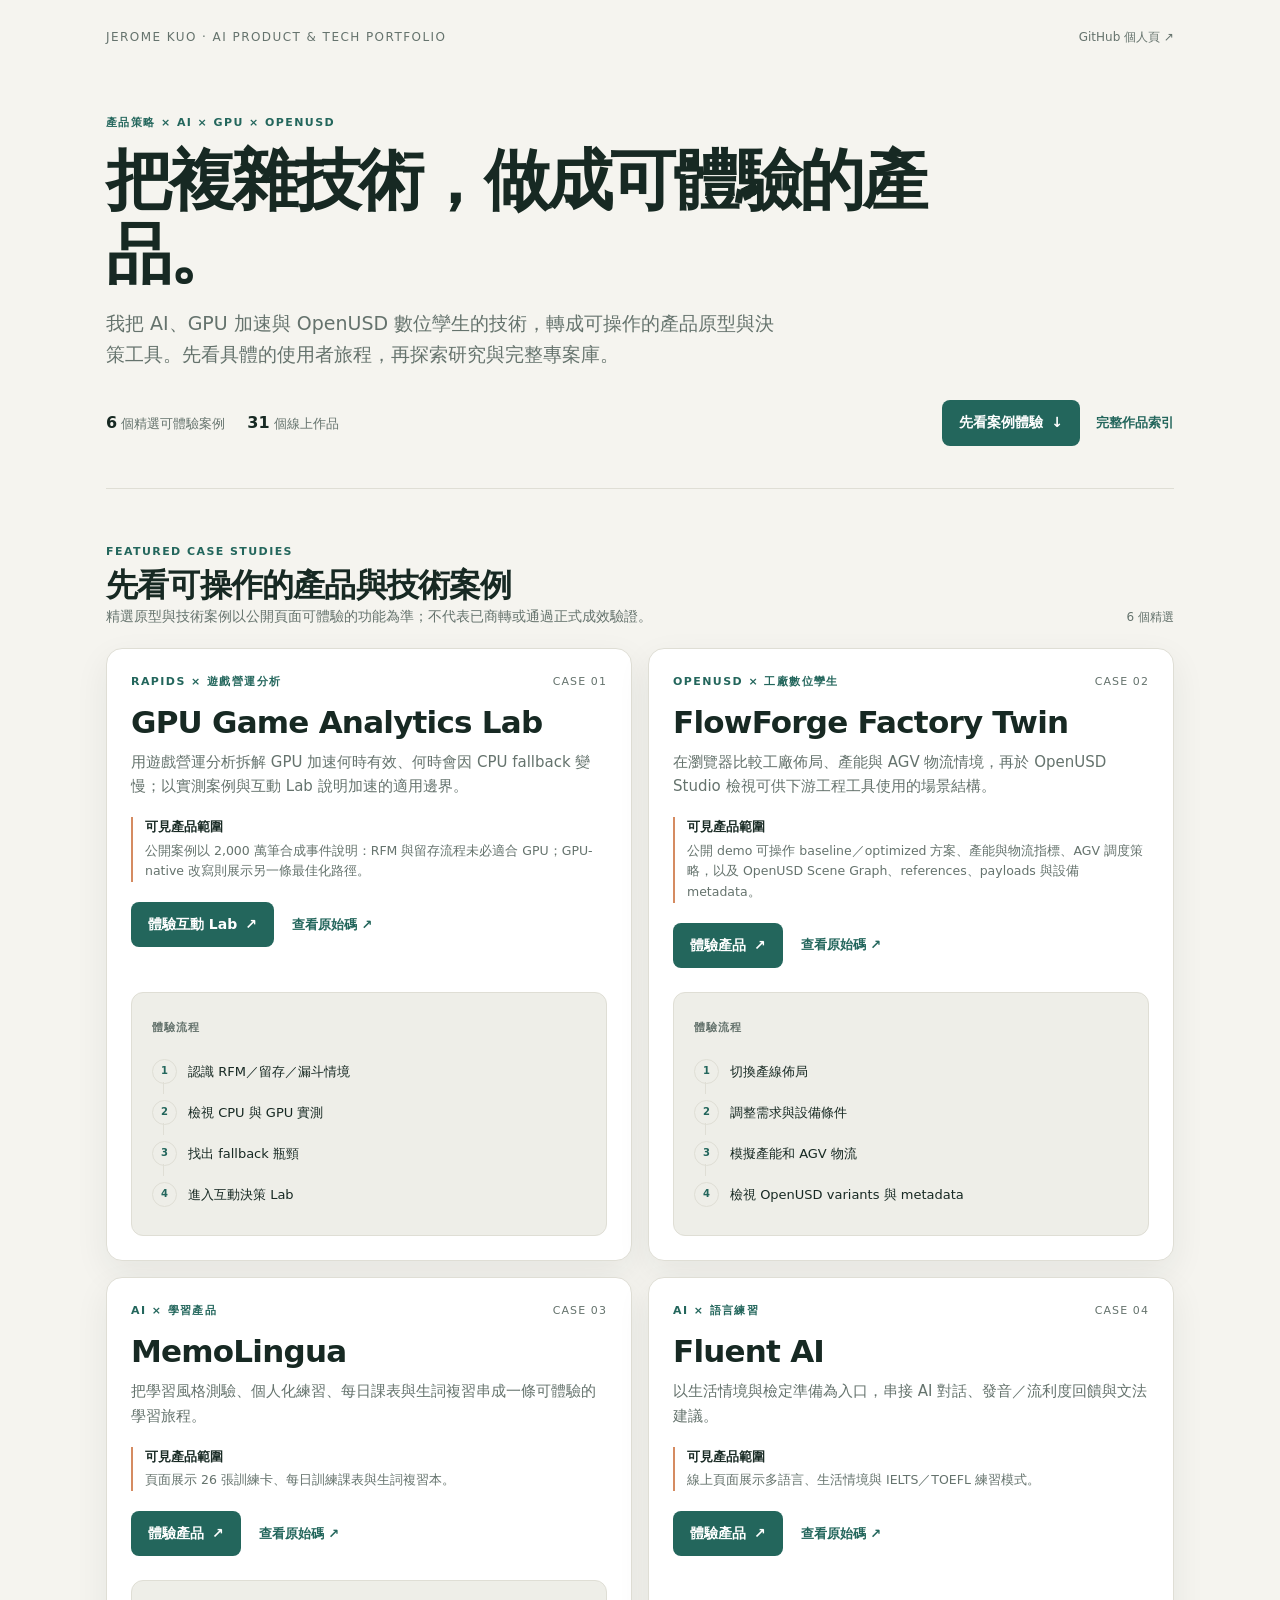
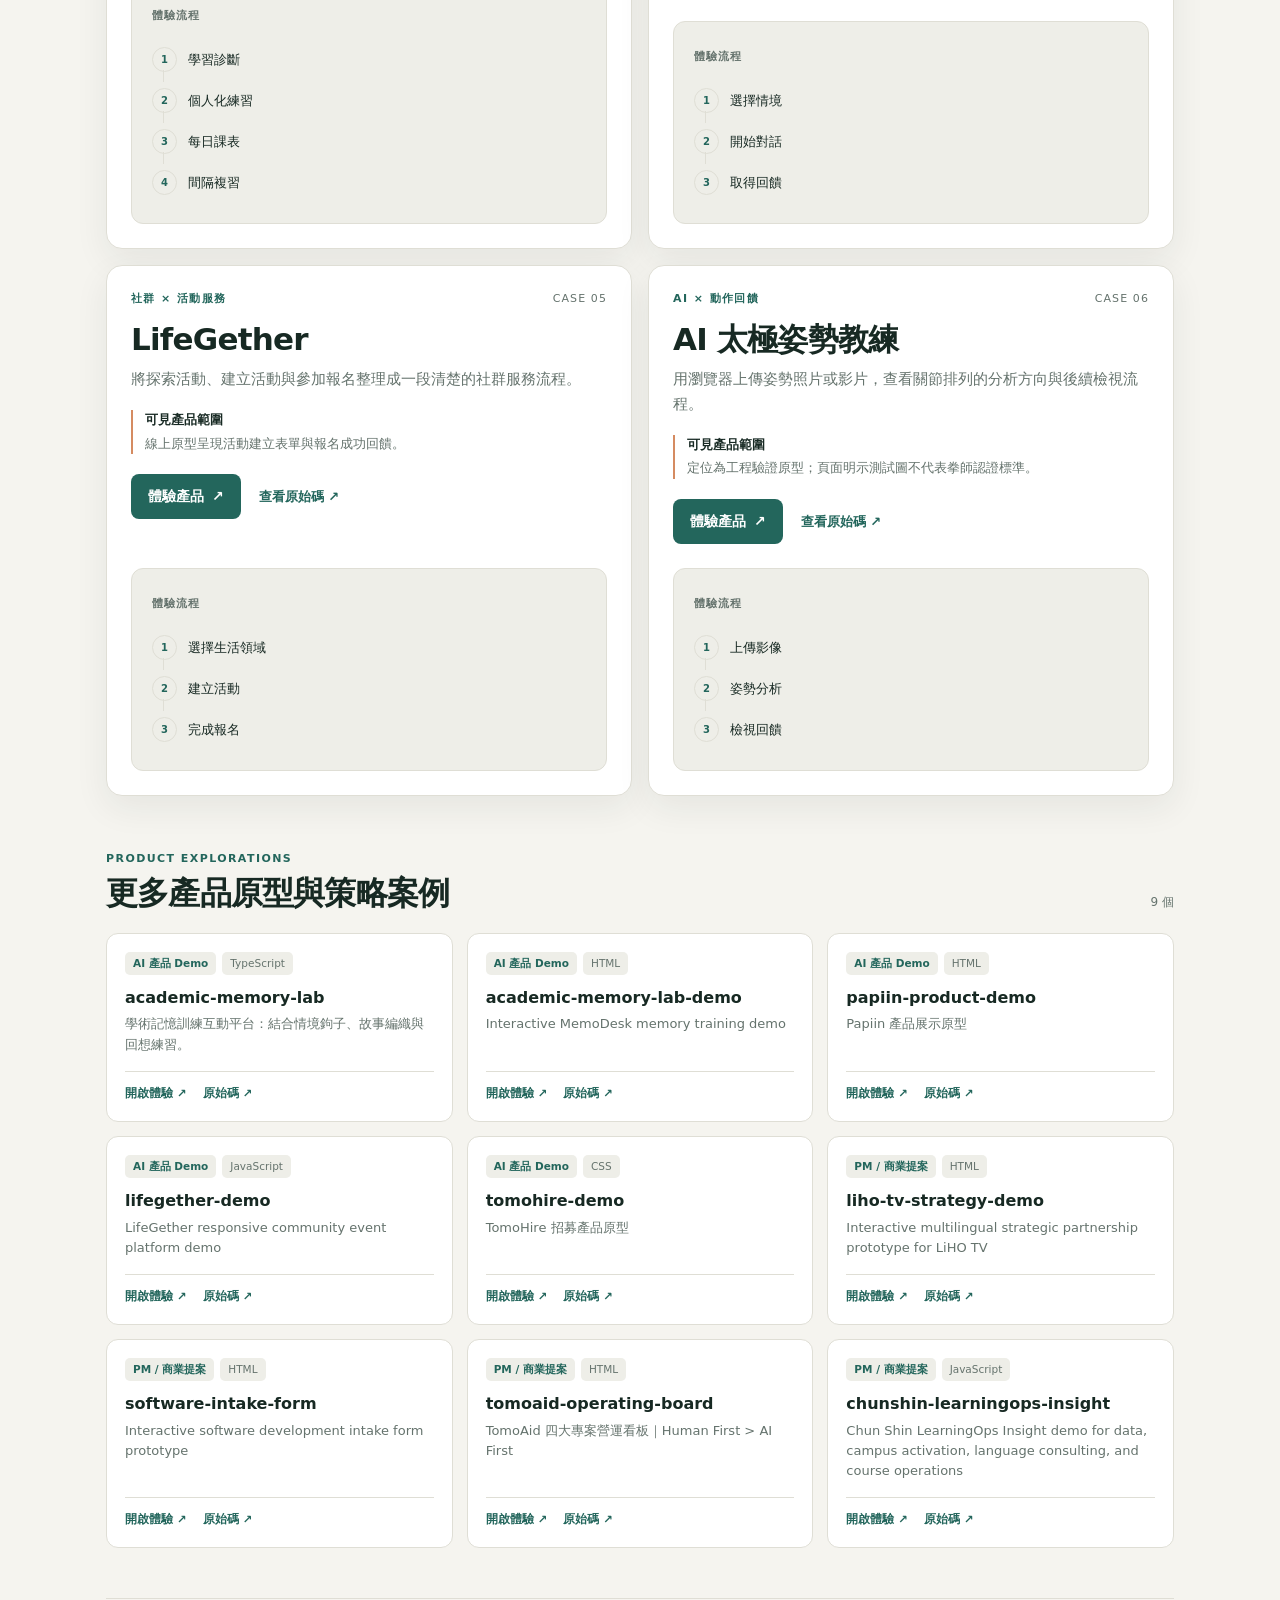
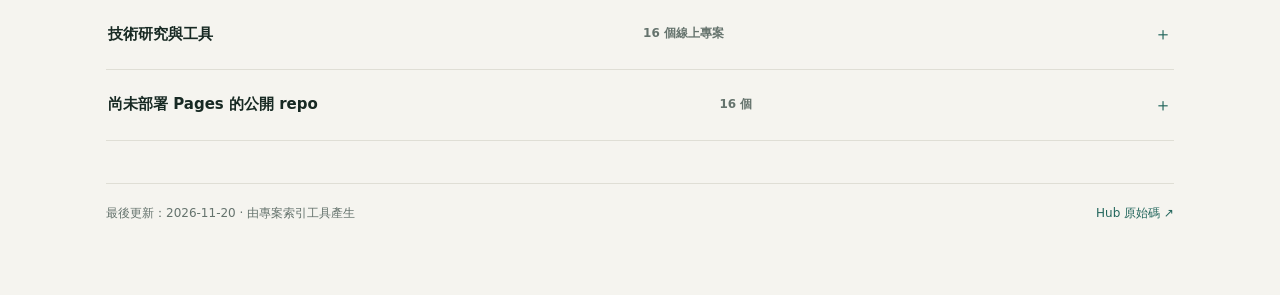
==== commit 5fd5a87b: "feat: feature GPU and digital twin case studies" ====
--- a/index.html
+++ b/index.html
@@ -3,10 +3,10 @@
 <head>
 <meta charset="utf-8">
 <meta name="viewport" content="width=device-width,initial-scale=1">
-<title>AI 產品作品集｜Jerome Kuo</title>
-<meta name="description" content="Jerome Kuo 的 AI 產品作品集：以可體驗原型展示學習、語言與社群服務的產品流程，並收錄技術研究與專案。">
-<meta property="og:title" content="AI 產品作品集｜Jerome Kuo">
-<meta property="og:description" content="從問題定義到可體驗原型：先看精選產品案例，再探索技術研究與完整專案庫。">
+<title>AI × GPU × 數位孿生作品集｜Jerome Kuo</title>
+<meta name="description" content="Jerome Kuo 的 AI、GPU 與數位孿生作品集：以可體驗產品原型與技術案例，展示從問題定義到操作流程的設計。">
+<meta property="og:title" content="AI × GPU × 數位孿生作品集｜Jerome Kuo">
+<meta property="og:description" content="先看可操作的 AI 產品、GPU 分析 Lab 與 OpenUSD 工廠數位孿生，再探索完整專案庫。">
 <meta name="theme-color" content="#f5f4ef">
 <style>
 :root {
@@ -108,26 +108,58 @@
 <body>
 <a class="skip-link" href="#main">跳到主要內容</a>
 <div class="wrap">
-  <div class="topline"><span>Jerome Kuo · AI Product Portfolio</span><a href="https://github.com/jjfishjj" target="_blank" rel="noopener noreferrer">GitHub 個人頁 ↗</a></div>
+  <div class="topline"><span>Jerome Kuo · AI Product &amp; Tech Portfolio</span><a href="https://github.com/jjfishjj" target="_blank" rel="noopener noreferrer">GitHub 個人頁 ↗</a></div>
   <header class="hero">
-    <p class="eyebrow">產品策略 × AI 實作</p>
-    <h1>從問題定義，到可體驗的產品。</h1>
-    <p class="hero-copy">我把 AI、學習與服務流程轉成清楚、可操作的產品原型。先看幾個具體的使用者旅程；技術研究和其他實驗則整理在後面。</p>
+    <p class="eyebrow">產品策略 × AI × GPU × OpenUSD</p>
+    <h1>把複雜技術，做成可體驗的產品。</h1>
+    <p class="hero-copy">我把 AI、GPU 加速與 OpenUSD 數位孿生的技術，轉成可操作的產品原型與決策工具。先看具體的使用者旅程，再探索研究與完整專案庫。</p>
     <div class="hero-bottom">
-      <div class="hero-proof"><span><strong>4</strong> 個精選產品原型</span><span><strong>31</strong> 個線上作品</span></div>
-      <nav class="hero-actions" aria-label="主要導覽"><a class="button button--primary" href="#featured">先看產品體驗 <span aria-hidden="true">↓</span></a><a class="text-link" href="#library">完整作品索引</a></nav>
+      <div class="hero-proof"><span><strong>6</strong> 個精選可體驗案例</span><span><strong>31</strong> 個線上作品</span></div>
+      <nav class="hero-actions" aria-label="主要導覽"><a class="button button--primary" href="#featured">先看案例體驗 <span aria-hidden="true">↓</span></a><a class="text-link" href="#library">完整作品索引</a></nav>
     </div>
   </header>
 
   <main id="main">
     <section class="section" id="featured" aria-labelledby="featured-title">
       <div class="section-heading">
-        <div><p class="eyebrow">FEATURED PRODUCT FLOWS</p><h2 id="featured-title">先看可操作的產品旅程</h2><p class="section-intro">這些是線上原型，不代表已商轉或經過正式成效驗證；每個案例都附上可見功能範圍，方便直接體驗。</p></div>
-        <span class="count">4 個精選</span>
+        <div><p class="eyebrow">FEATURED CASE STUDIES</p><h2 id="featured-title">先看可操作的產品與技術案例</h2><p class="section-intro">精選原型與技術案例以公開頁面可體驗的功能為準；不代表已商轉或通過正式成效驗證。</p></div>
+        <span class="count">6 個精選</span>
       </div>
       <div class="featured-grid"><article class="featured-card">
   <div class="featured-copy">
-    <div class="featured-meta"><span class="eyebrow">AI × 學習產品</span><span class="case-number">CASE 01</span></div>
+    <div class="featured-meta"><span class="eyebrow">RAPIDS × 遊戲營運分析</span><span class="case-number">CASE 01</span></div>
+    <h3>GPU Game Analytics Lab</h3>
+    <p class="featured-summary">用遊戲營運分析拆解 GPU 加速何時有效、何時會因 CPU fallback 變慢；以實測案例與互動 Lab 說明加速的適用邊界。</p>
+    <p class="evidence"><span class="evidence-label">可見產品範圍</span>公開案例以 2,000 萬筆合成事件說明：RFM 與留存流程未必適合 GPU；GPU-native 改寫則展示另一條最佳化路徑。</p>
+    <div class="featured-links">
+      <a class="button button--primary" href="https://huggingface.co/spaces/junbin666/cudf-game-analytics-benchmark">體驗互動 Lab <span aria-hidden="true">↗</span></a>
+      <a class="text-link" href="https://github.com/jjfishjj/cudf-game-analytics-benchmark" target="_blank" rel="noopener noreferrer">查看原始碼 <span aria-hidden="true">↗</span></a>
+    </div>
+  </div>
+  <div class="journey-panel">
+    <span class="journey-label">體驗流程</span>
+    <ol><li>認識 RFM／留存／漏斗情境</li><li>檢視 CPU 與 GPU 實測</li><li>找出 fallback 瓶頸</li><li>進入互動決策 Lab</li></ol>
+  </div>
+</article>
+<article class="featured-card">
+  <div class="featured-copy">
+    <div class="featured-meta"><span class="eyebrow">OpenUSD × 工廠數位孿生</span><span class="case-number">CASE 02</span></div>
+    <h3>FlowForge Factory Twin</h3>
+    <p class="featured-summary">在瀏覽器比較工廠佈局、產能與 AGV 物流情境，再於 OpenUSD Studio 檢視可供下游工程工具使用的場景結構。</p>
+    <p class="evidence"><span class="evidence-label">可見產品範圍</span>公開 demo 可操作 baseline／optimized 方案、產能與物流指標、AGV 調度策略，以及 OpenUSD Scene Graph、references、payloads 與設備 metadata。</p>
+    <div class="featured-links">
+      <a class="button button--primary" href="https://jjfishjj.github.io/flowforge-factory-twin/">體驗產品 <span aria-hidden="true">↗</span></a>
+      <a class="text-link" href="https://github.com/jjfishjj/flowforge-factory-twin" target="_blank" rel="noopener noreferrer">查看原始碼 <span aria-hidden="true">↗</span></a>
+    </div>
+  </div>
+  <div class="journey-panel">
+    <span class="journey-label">體驗流程</span>
+    <ol><li>切換產線佈局</li><li>調整需求與設備條件</li><li>模擬產能和 AGV 物流</li><li>檢視 OpenUSD variants 與 metadata</li></ol>
+  </div>
+</article>
+<article class="featured-card">
+  <div class="featured-copy">
+    <div class="featured-meta"><span class="eyebrow">AI × 學習產品</span><span class="case-number">CASE 03</span></div>
     <h3>MemoLingua</h3>
     <p class="featured-summary">把學習風格測驗、個人化練習、每日課表與生詞複習串成一條可體驗的學習旅程。</p>
     <p class="evidence"><span class="evidence-label">可見產品範圍</span>頁面展示 26 張訓練卡、每日訓練課表與生詞複習本。</p>
@@ -137,13 +169,13 @@
     </div>
   </div>
   <div class="journey-panel">
-    <span class="journey-label">使用者旅程</span>
+    <span class="journey-label">體驗流程</span>
     <ol><li>學習診斷</li><li>個人化練習</li><li>每日課表</li><li>間隔複習</li></ol>
   </div>
 </article>
 <article class="featured-card">
   <div class="featured-copy">
-    <div class="featured-meta"><span class="eyebrow">AI × 語言練習</span><span class="case-number">CASE 02</span></div>
+    <div class="featured-meta"><span class="eyebrow">AI × 語言練習</span><span class="case-number">CASE 04</span></div>
     <h3>Fluent AI</h3>
     <p class="featured-summary">以生活情境與檢定準備為入口，串接 AI 對話、發音／流利度回饋與文法建議。</p>
     <p class="evidence"><span class="evidence-label">可見產品範圍</span>線上頁面展示多語言、生活情境與 IELTS／TOEFL 練習模式。</p>
@@ -153,13 +185,13 @@
     </div>
   </div>
   <div class="journey-panel">
-    <span class="journey-label">使用者旅程</span>
+    <span class="journey-label">體驗流程</span>
     <ol><li>選擇情境</li><li>開始對話</li><li>取得回饋</li></ol>
   </div>
 </article>
 <article class="featured-card">
   <div class="featured-copy">
-    <div class="featured-meta"><span class="eyebrow">社群 × 活動服務</span><span class="case-number">CASE 03</span></div>
+    <div class="featured-meta"><span class="eyebrow">社群 × 活動服務</span><span class="case-number">CASE 05</span></div>
     <h3>LifeGether</h3>
     <p class="featured-summary">將探索活動、建立活動與參加報名整理成一段清楚的社群服務流程。</p>
     <p class="evidence"><span class="evidence-label">可見產品範圍</span>線上原型呈現活動建立表單與報名成功回饋。</p>
@@ -169,13 +201,13 @@
     </div>
   </div>
   <div class="journey-panel">
-    <span class="journey-label">使用者旅程</span>
+    <span class="journey-label">體驗流程</span>
     <ol><li>選擇生活領域</li><li>建立活動</li><li>完成報名</li></ol>
   </div>
 </article>
 <article class="featured-card">
   <div class="featured-copy">
-    <div class="featured-meta"><span class="eyebrow">AI × 動作回饋</span><span class="case-number">CASE 04</span></div>
+    <div class="featured-meta"><span class="eyebrow">AI × 動作回饋</span><span class="case-number">CASE 06</span></div>
     <h3>AI 太極姿勢教練</h3>
     <p class="featured-summary">用瀏覽器上傳姿勢照片或影片，查看關節排列的分析方向與後續檢視流程。</p>
     <p class="evidence"><span class="evidence-label">可見產品範圍</span>定位為工程驗證原型；頁面明示測試圖不代表拳師認證標準。</p>
@@ -185,7 +217,7 @@
     </div>
   </div>
   <div class="journey-panel">
-    <span class="journey-label">使用者旅程</span>
+    <span class="journey-label">體驗流程</span>
     <ol><li>上傳影像</li><li>姿勢分析</li><li>檢視回饋</li></ol>
   </div>
 </article></div>
@@ -281,22 +313,13 @@
 
     <section class="archive" id="library" aria-label="完整作品索引">
       <details>
-        <summary><span>技術研究與工具</span><span class="count">18 個線上專案</span></summary>
-        <p class="archive-note">GPU、數位孿生、基礎工具與個人網站等探索作品保留在此，與產品案例分層呈現。</p>
+        <summary><span>技術研究與工具</span><span class="count">16 個線上專案</span></summary>
+        <p class="archive-note">其他 GPU、數位孿生、基礎工具與個人網站探索作品保留在此，與精選案例分層呈現。</p>
         <section class="lab-section" aria-labelledby="lab-1-title">
   <div class="section-heading section-heading--compact">
-    <h3 id="lab-1-title">NVIDIA / GPU</h3><span class="count">9</span>
+    <h3 id="lab-1-title">NVIDIA / GPU</h3><span class="count">8</span>
   </div>
   <div class="project-grid"><article class="project-card">
-  <div class="project-tags"><span class="tag tag--category">NVIDIA / GPU</span><span class="tag">Jupyter Notebook</span></div>
-  <h3><a href="https://jjfishjj.github.io/cudf-game-analytics-benchmark/">cudf-game-analytics-benchmark</a></h3>
-  <p>Game-ops analytics (RFM/retention/funnel) on 20M events: pandas vs RAPIDS cudf.pandas, zero code change</p>
-  <div class="project-links">
-    <a href="https://jjfishjj.github.io/cudf-game-analytics-benchmark/">開啟體驗 <span aria-hidden="true">↗</span></a>
-    <a href="https://github.com/jjfishjj/cudf-game-analytics-benchmark" target="_blank" rel="noopener noreferrer">原始碼 <span aria-hidden="true">↗</span></a>
-  </div>
-</article>
-<article class="project-card">
   <div class="project-tags"><span class="tag tag--category">NVIDIA / GPU</span><span class="tag">Python</span></div>
   <h3><a href="https://jjfishjj.github.io/gpu-power-demo/">gpu-power-demo</a></h3>
   <p>GPU power reduction techniques: RTL clock gating, INT8/INT4 quantisation, 2:4 sparsity, DVFS — runnable Python + Verilog demos</p>
@@ -371,7 +394,7 @@
 </section>
 <section class="lab-section" aria-labelledby="lab-2-title">
   <div class="section-heading section-heading--compact">
-    <h3 id="lab-2-title">數位孿生 / Omniverse</h3><span class="count">4</span>
+    <h3 id="lab-2-title">數位孿生 / Omniverse</h3><span class="count">3</span>
   </div>
   <div class="project-grid"><article class="project-card">
   <div class="project-tags"><span class="tag tag--category">數位孿生 / Omniverse</span></div>
@@ -398,15 +421,6 @@
   <div class="project-links">
     <a href="https://jjfishjj.github.io/openusd-factory-digital-twin/">開啟體驗 <span aria-hidden="true">↗</span></a>
     <a href="https://github.com/jjfishjj/openusd-factory-digital-twin" target="_blank" rel="noopener noreferrer">原始碼 <span aria-hidden="true">↗</span></a>
-  </div>
-</article>
-<article class="project-card">
-  <div class="project-tags"><span class="tag tag--category">數位孿生 / Omniverse</span><span class="tag">HTML</span></div>
-  <h3><a href="https://jjfishjj.github.io/flowforge-factory-twin/">flowforge-factory-twin</a></h3>
-  <p>OpenUSD-ready factory digital twin for layout planning, capacity simulation, and Omniverse workflows</p>
-  <div class="project-links">
-    <a href="https://jjfishjj.github.io/flowforge-factory-twin/">開啟體驗 <span aria-hidden="true">↗</span></a>
-    <a href="https://github.com/jjfishjj/flowforge-factory-twin" target="_blank" rel="noopener noreferrer">原始碼 <span aria-hidden="true">↗</span></a>
   </div>
 </article></div>
 </section>
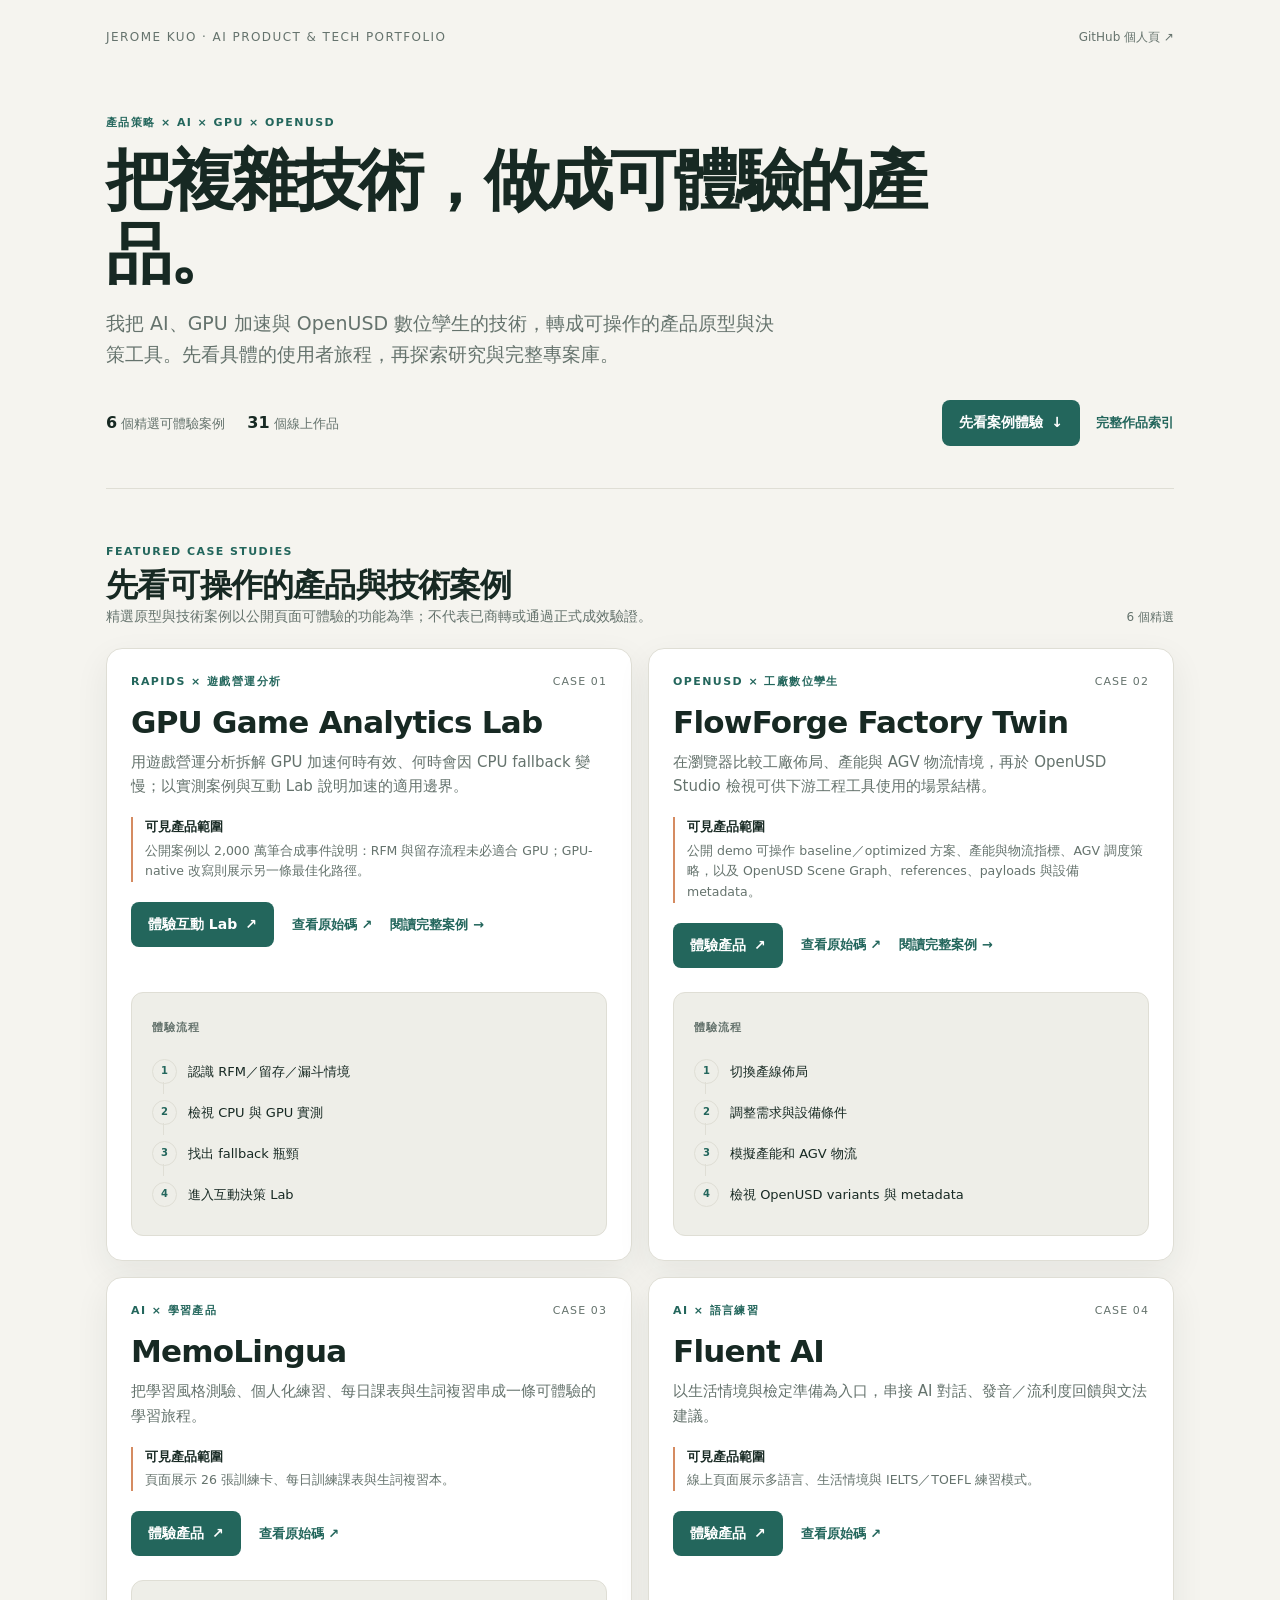
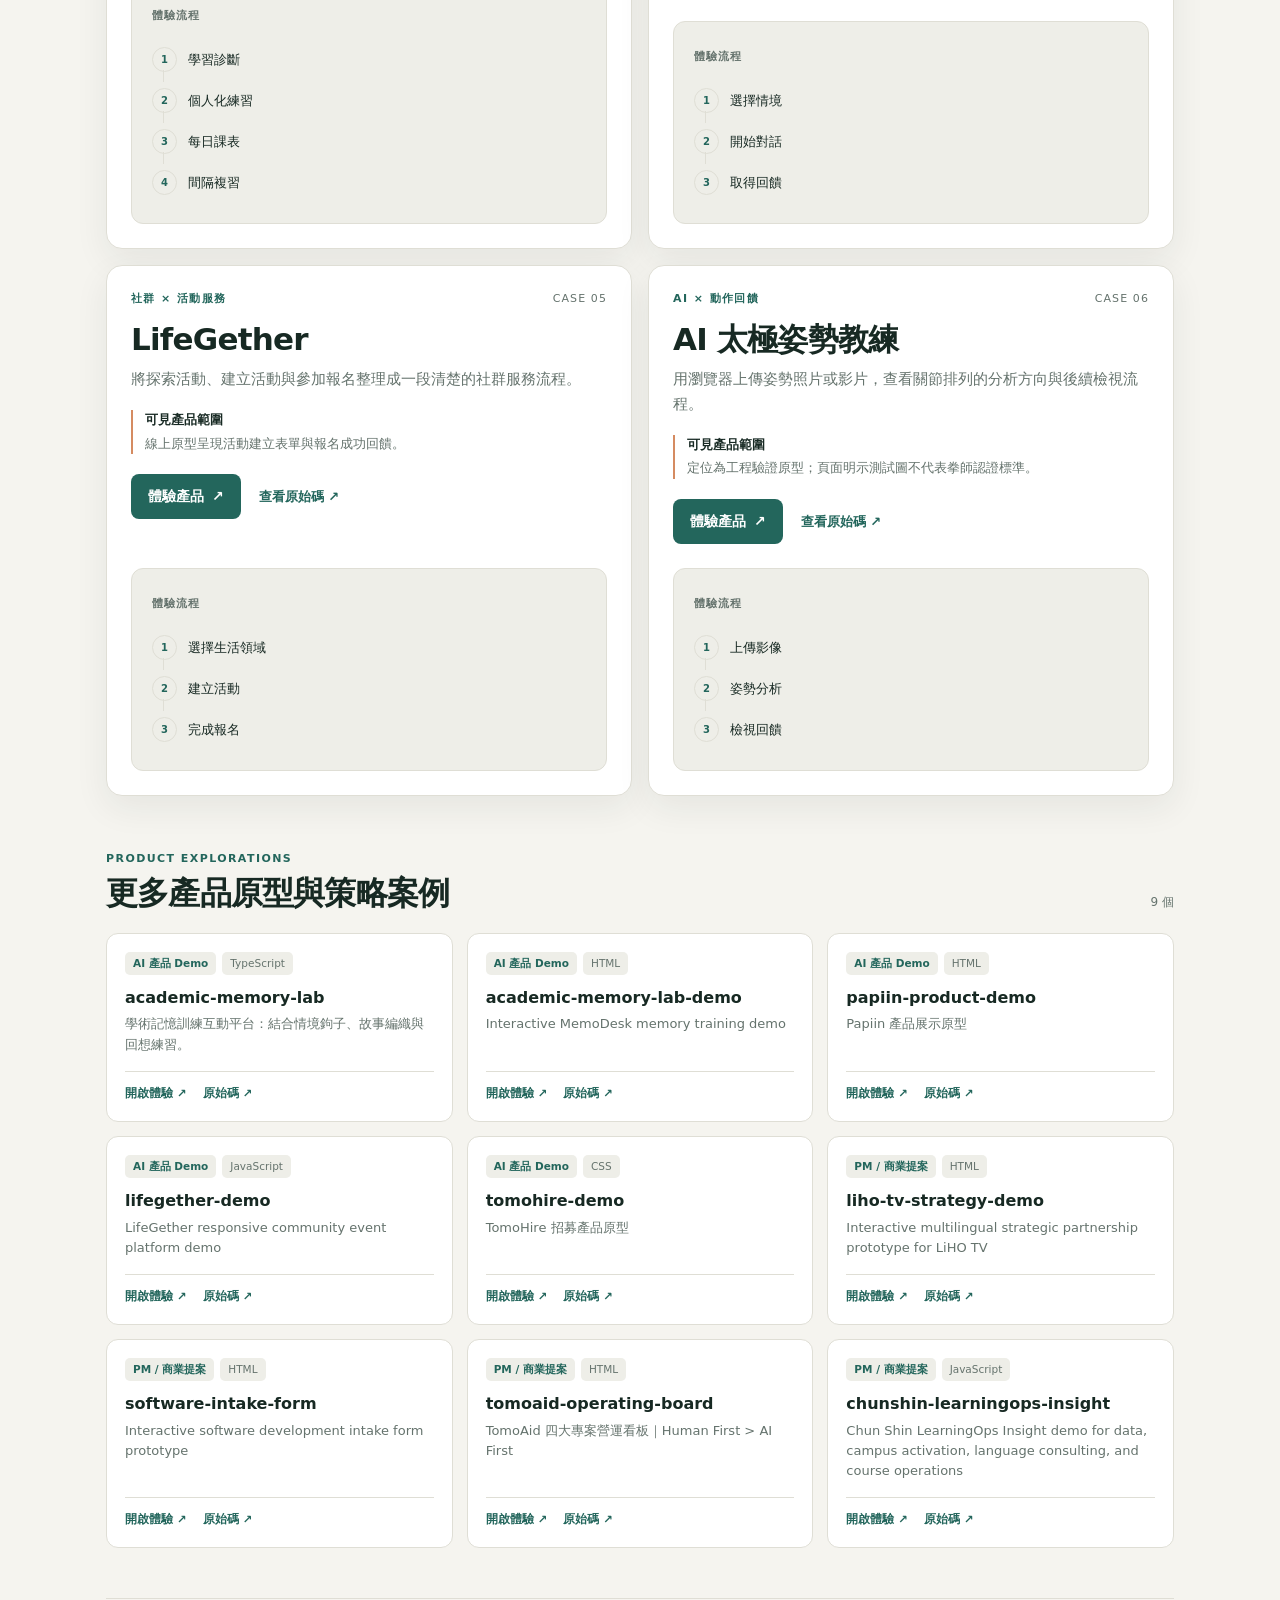
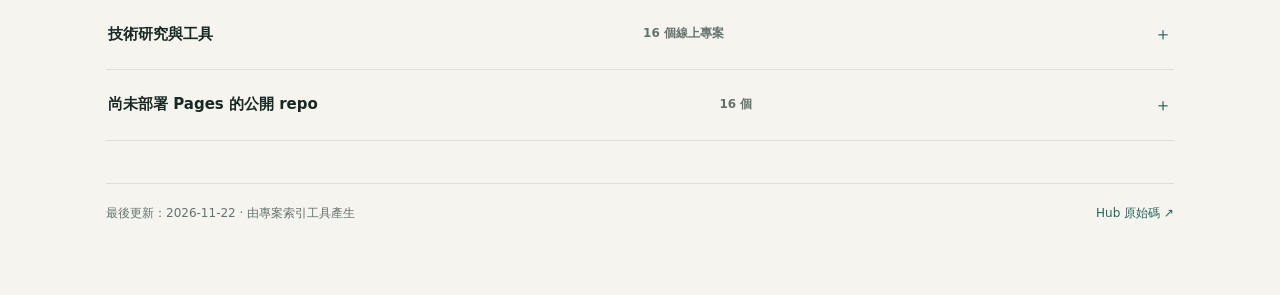
==== commit 5ea1b698: "feat: add GPU and FlowForge product case studies" ====
--- a/index.html
+++ b/index.html
@@ -134,6 +134,7 @@
     <div class="featured-links">
       <a class="button button--primary" href="https://huggingface.co/spaces/junbin666/cudf-game-analytics-benchmark">體驗互動 Lab <span aria-hidden="true">↗</span></a>
       <a class="text-link" href="https://github.com/jjfishjj/cudf-game-analytics-benchmark" target="_blank" rel="noopener noreferrer">查看原始碼 <span aria-hidden="true">↗</span></a>
+      <a class="text-link" href="case-studies/gpu-game-analytics.html">閱讀完整案例 <span aria-hidden="true">→</span></a>
     </div>
   </div>
   <div class="journey-panel">
@@ -150,6 +151,7 @@
     <div class="featured-links">
       <a class="button button--primary" href="https://jjfishjj.github.io/flowforge-factory-twin/">體驗產品 <span aria-hidden="true">↗</span></a>
       <a class="text-link" href="https://github.com/jjfishjj/flowforge-factory-twin" target="_blank" rel="noopener noreferrer">查看原始碼 <span aria-hidden="true">↗</span></a>
+      <a class="text-link" href="case-studies/flowforge-factory-twin.html">閱讀完整案例 <span aria-hidden="true">→</span></a>
     </div>
   </div>
   <div class="journey-panel">
@@ -503,7 +505,7 @@
     </section>
   </main>
 
-  <footer><span>最後更新：2026-11-20 · 由專案索引工具產生</span><span><a href="https://github.com/jjfishjj/claude-projects-hub">Hub 原始碼 ↗</a></span></footer>
+  <footer><span>最後更新：2026-11-22 · 由專案索引工具產生</span><span><a href="https://github.com/jjfishjj/claude-projects-hub">Hub 原始碼 ↗</a></span></footer>
 </div>
 </body>
 </html>
